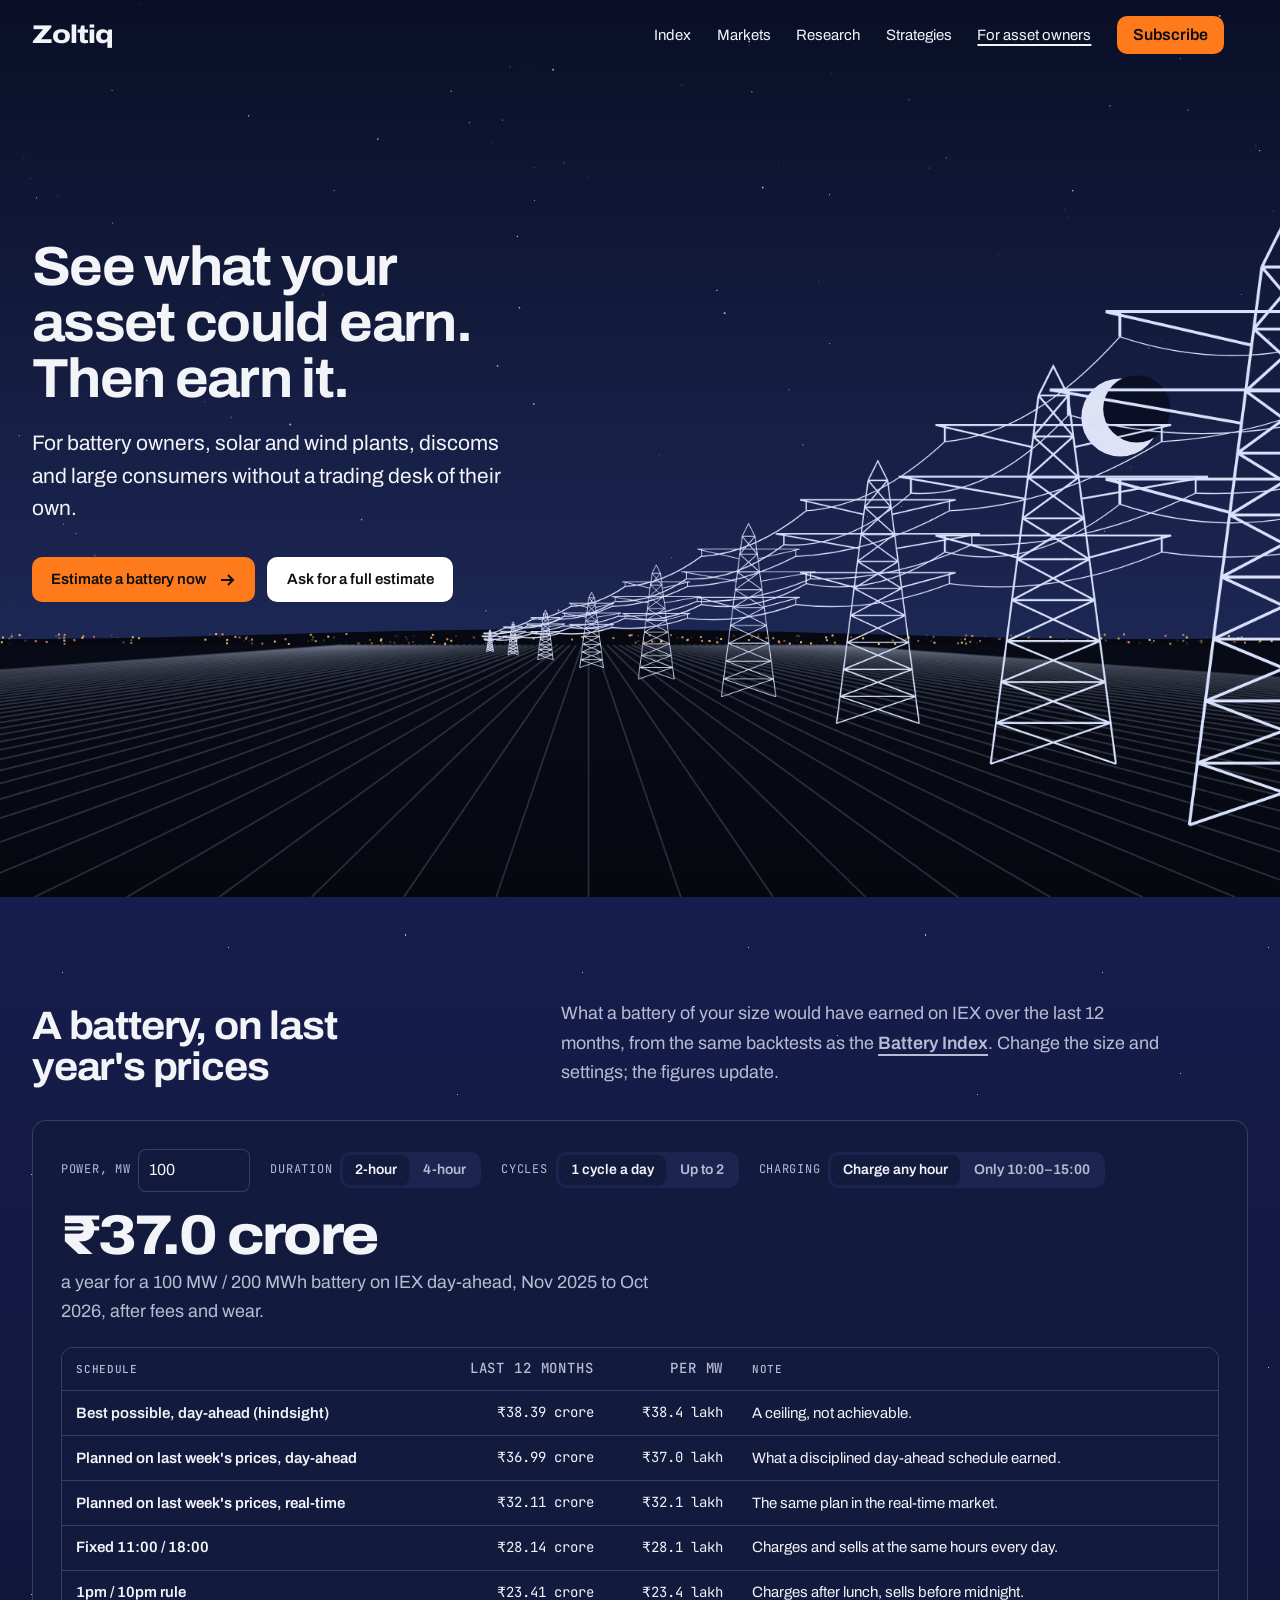
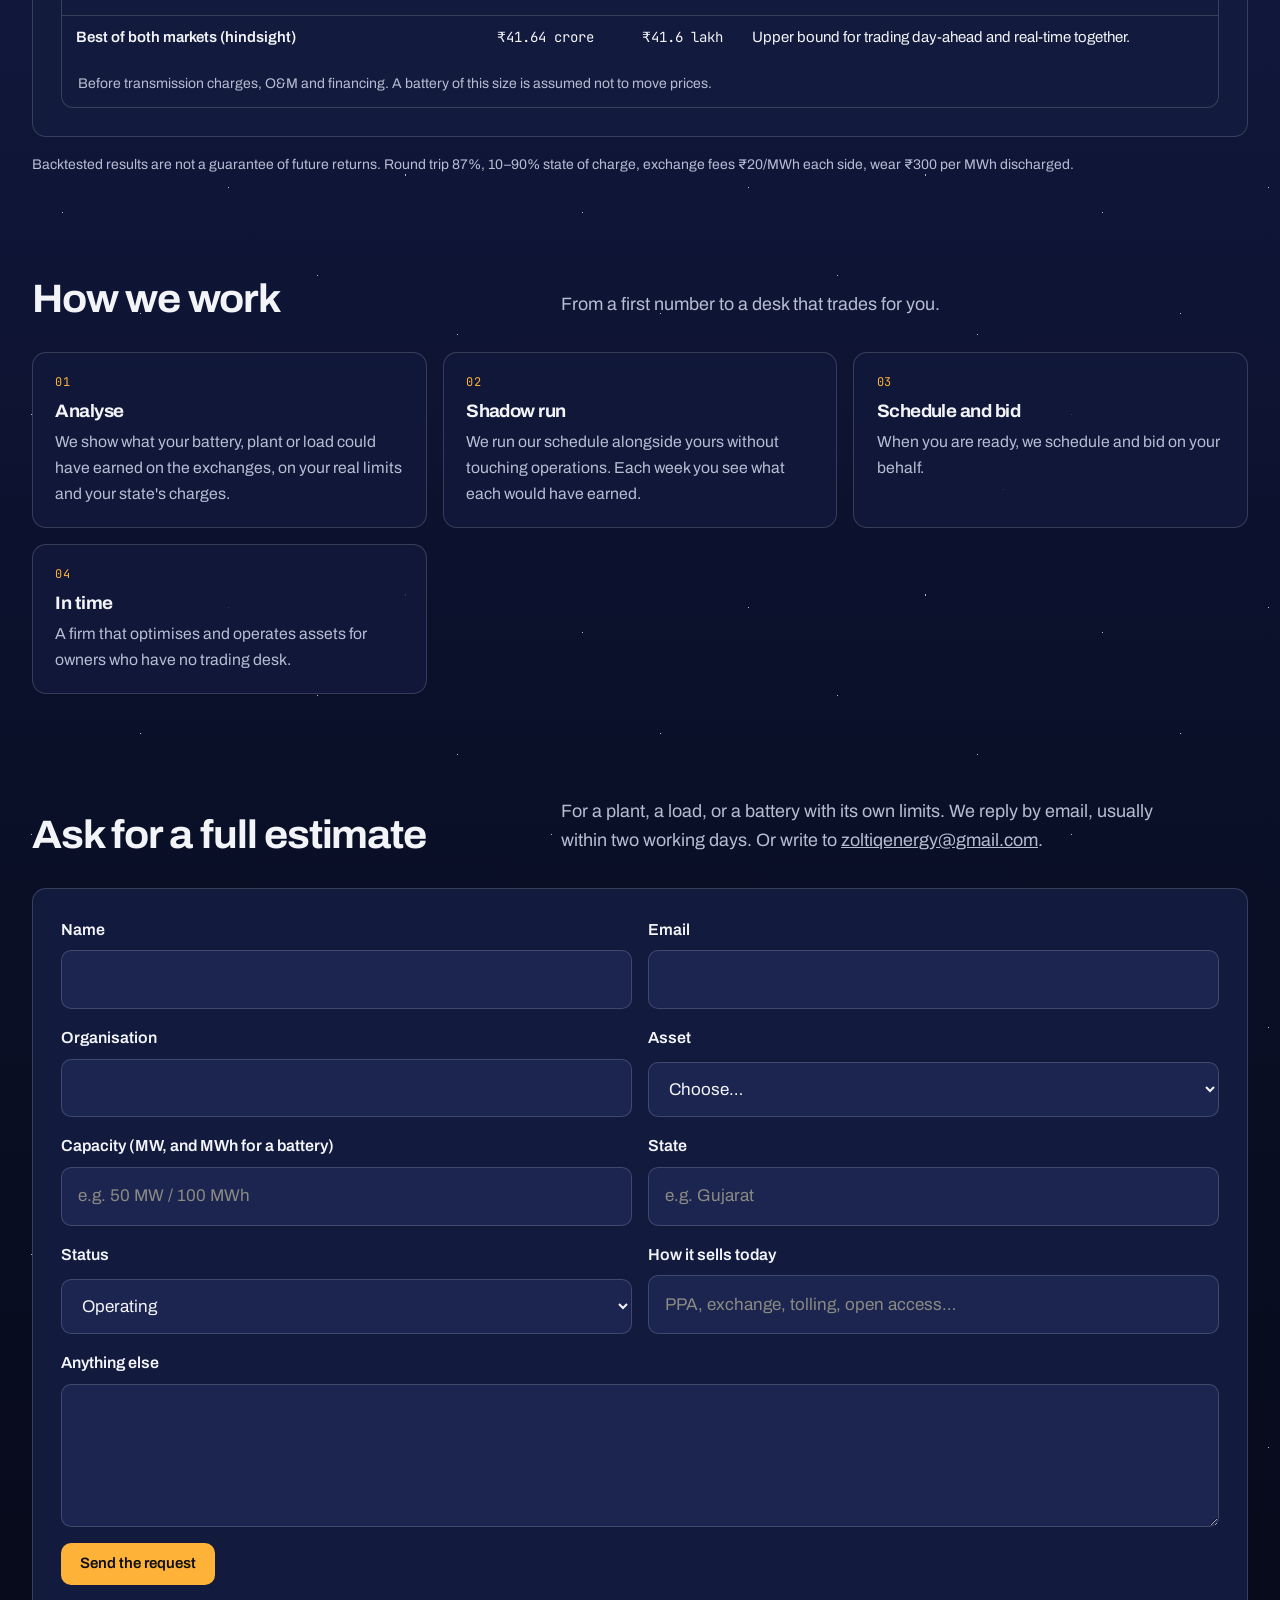
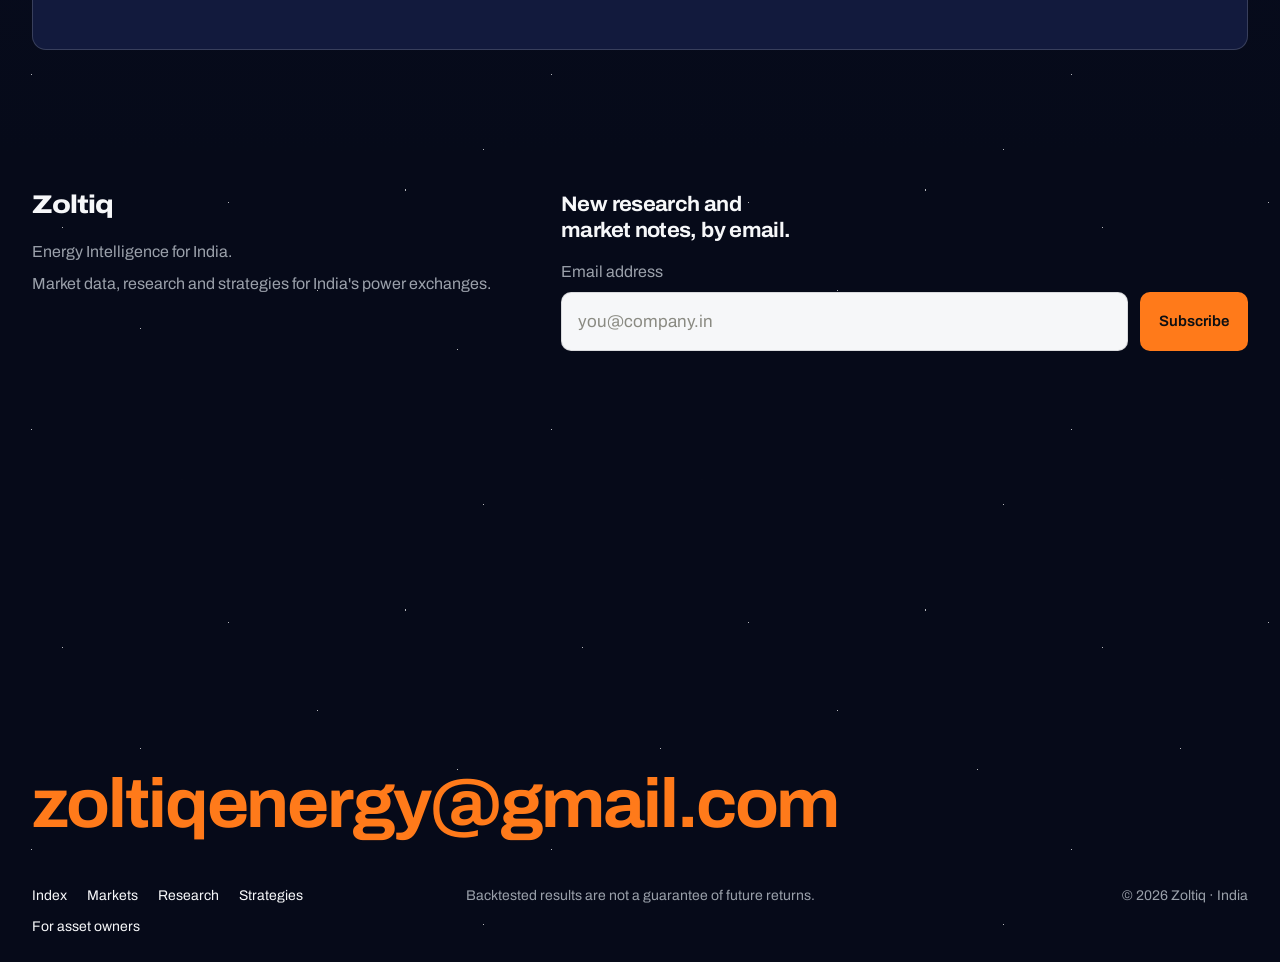
==== asset-owners/index.html @ 9ac329c9 "Fill every gap on the site with real IEX data and backtests - Home: the latest day's sheet, Index, e" ====
<!doctype html>
<html lang="en-IN">
<head>
<meta charset="utf-8">
<meta name="viewport" content="width=device-width, initial-scale=1, viewport-fit=cover">
<title>For asset owners | Zoltiq</title>
<meta name="description" content="Market data, research and strategies for India's power exchanges, and the tools to turn them into returns for your plant or battery.">
<meta name="theme-color" content="#f4f3ee">
<script>try{var t=localStorage.getItem("theme");if(t==="dark"||t==="light")document.documentElement.setAttribute("data-theme",t);}catch(e){}</script>
<link rel="icon" href="data:image/svg+xml,%3Csvg xmlns='http://www.w3.org/2000/svg' viewBox='0 0 32 32'%3E%3Crect width='32' height='32' fill='%23111'/%3E%3Ctext x='16' y='24' font-family='Georgia' font-size='22' text-anchor='middle' fill='%23ff7a1a'%3EZ%3C/text%3E%3C/svg%3E">
<link rel="preconnect" href="https://fonts.googleapis.com">
<link rel="preconnect" href="https://fonts.gstatic.com" crossorigin>
<link rel="stylesheet" href="https://fonts.googleapis.com/css2?family=Archivo:wdth,wght@100..125,400..800&family=JetBrains+Mono:wght@400;500&display=swap">
<link rel="stylesheet" href="../assets/css/site.css?v=9">
<style>
.page-hero { min-height: max(100svh, 600px); }
.page-hero .page-copy { flex: 1; display: flex; flex-direction: column; justify-content: center; padding-block: clamp(2rem, 8vh, 5rem) clamp(9rem, 22vh, 14rem); }
.page-hero h1 { font-size: clamp(2.25rem, 1.2rem + 2.8vw, 4.25rem); line-height: 1.02; max-width: 15ch; }
.page-hero .lede { margin-top: 1.25rem; max-width: 42ch; }
.page-hero .actions { display: flex; flex-wrap: wrap; gap: 0.75rem; margin-top: 2rem; }
</style>
</head>
<body class="sky-page">
<a class="skip" href="#main">Skip to content</a>

<header class="site-header">
  <div class="frame">
    <a class="brand" href="../">Zoltiq</a>
    <div class="header-tools">
      <button class="menu-btn" type="button" aria-expanded="false" aria-controls="site-nav">Menu</button>
    </div>
    <nav class="nav" id="site-nav" aria-label="Main">
      <a href="../battery-index/">Index</a>
      <a href="../markets/">Markets</a>
      <a href="../research/">Research</a>
      <a href="../strategies/">Strategies</a>
      <a href="../asset-owners/" aria-current="page">For asset owners</a>
      <a class="btn small" href="#subscribe">Subscribe</a>
    </nav>
  </div>
</header>

<main id="main">
  <section class="hero page-hero" data-hour="21.2" aria-labelledby="page-title">
    <canvas class="hero-sky" id="hero-sky" aria-hidden="true"></canvas>
    <img class="hero-slide hero-pylons day" src="../assets/img/pylons-dark.webp" width="2000" height="1170" alt="">
    <img class="hero-slide hero-pylons night" src="../assets/img/pylons-light.webp" width="2000" height="1170" alt="" style="opacity:0">
    <div class="frame page-copy">
      <h1 id="page-title">See what your asset could earn. Then earn it.</h1>
      <p class="lede">For battery owners, solar and wind plants, discoms and large consumers without a trading desk of their own.</p>
      <div class="actions">
        <a class="btn" href="#estimate">Estimate a battery now <svg viewBox="0 0 18 18" fill="none" stroke="currentColor" stroke-width="2" aria-hidden="true"><path d="M3 9h12M10 4l5 5-5 5"/></svg></a>
        <a class="btn paper" href="#request">Ask for a full estimate</a>
      </div>
    </div>
  </section>

  <div class="sky-night stars">
  <section class="page-section" id="estimate" aria-labelledby="est-title">
    <div class="frame">
      <div class="section-head">
        <h2 id="est-title">A battery, on last year's prices</h2>
        <p>What a battery of your size would have earned on IEX over the last 12 months, from the same backtests as the <a class="text-link" href="../battery-index/">Battery Index</a>. Change the size and settings; the figures update.</p>
      </div>
      <p class="panel" id="data-error" hidden>The estimate could not be loaded. Please try again later.</p>
      <div class="panel">
        <div class="controls">
          <span class="ctl"><label for="est-mw">Power, MW</label><input id="est-mw" type="number" min="1" max="5000" step="1" value="100" inputmode="numeric" class="num-input"></span>
          <span class="ctl"><span class="lbl">Duration</span><span id="est-duration"></span></span>
          <span class="ctl"><span class="lbl">Cycles</span><span id="est-cycles"></span></span>
          <span class="ctl"><span class="lbl">Charging</span><span id="est-charging"></span></span>
        </div>
        <div class="est-head"><span class="v" id="est-head">–</span><span class="n" id="est-head-note"></span></div>
        <div id="est-table"></div>
      </div>
      <p class="fine" style="margin-top:1rem">Backtested results are not a guarantee of future returns. Round trip 87%, 10–90% state of charge, exchange fees ₹20/MWh each side, wear ₹300 per MWh discharged.</p>
    </div>
  </section>

  <section class="page-section" aria-labelledby="how-title">
    <div class="frame">
      <div class="section-head">
        <h2 id="how-title">How we work</h2>
        <p>From a first number to a desk that trades for you.</p>
      </div>
      <ol class="findings">
        <li><h3>Analyse</h3><p>We show what your battery, plant or load could have earned on the exchanges, on your real limits and your state's charges.</p></li>
        <li><h3>Shadow run</h3><p>We run our schedule alongside yours without touching operations. Each week you see what each would have earned.</p></li>
        <li><h3>Schedule and bid</h3><p>When you are ready, we schedule and bid on your behalf.</p></li>
        <li><h3>In time</h3><p>A firm that optimises and operates assets for owners who have no trading desk.</p></li>
      </ol>
    </div>
  </section>

  <section class="page-section" id="request" aria-labelledby="req-title">
    <div class="frame">
      <div class="section-head">
        <h2 id="req-title">Ask for a full estimate</h2>
        <p>For a plant, a load, or a battery with its own limits. We reply by email, usually within two working days. Or write to <a data-contact-email href="mailto:zoltiqenergy@gmail.com">zoltiqenergy@gmail.com</a>.</p>
      </div>
      <form class="panel form-grid" data-form="Estimate request" data-success="Thank you. We'll reply by email, usually within two working days.">
        <div class="field-input"><label for="f-name">Name</label><input id="f-name" name="name" autocomplete="name" required></div>
        <div class="field-input"><label for="f-email">Email</label><input id="f-email" name="email" type="email" autocomplete="email" required></div>
        <div class="field-input"><label for="f-org">Organisation</label><input id="f-org" name="organisation" autocomplete="organization"></div>
        <div class="field-input"><label for="f-type">Asset</label>
          <select id="f-type" name="asset" required><option value="">Choose…</option><option>Battery storage</option><option>Solar</option><option>Wind</option><option>Hybrid or round-the-clock</option><option>Discom or large consumer</option><option>Other</option></select></div>
        <div class="field-input"><label for="f-cap">Capacity (MW, and MWh for a battery)</label><input id="f-cap" name="capacity" placeholder="e.g. 50 MW / 100 MWh"></div>
        <div class="field-input"><label for="f-state">State</label><input id="f-state" name="state" placeholder="e.g. Gujarat"></div>
        <div class="field-input"><label for="f-status">Status</label>
          <select id="f-status" name="status"><option>Operating</option><option>Under construction</option><option>Planned</option></select></div>
        <div class="field-input"><label for="f-contract">How it sells today</label><input id="f-contract" name="contract" placeholder="PPA, exchange, tolling, open access…"></div>
        <div class="field-input full"><label for="f-msg">Anything else</label><textarea id="f-msg" name="message" rows="4"></textarea></div>
        <input type="text" name="_honey" tabindex="-1" autocomplete="off" aria-hidden="true" style="position:absolute;left:-10000px">
        <div class="full"><button class="btn" type="submit">Send the request</button><p class="form-status" role="status" aria-live="polite"></p></div>
      </form>
    </div>
  </section>
  </div>
</main>

<footer class="site-footer stars" id="subscribe">
  <div class="frame">
    <div class="footer-top">
      <div>
        <a class="brand" href="../">Zoltiq</a>
        <div class="footer-notes">
          <p>Energy Intelligence for India.</p>
          <p>Market data, research and strategies for India's power exchanges.</p>
        </div>
      </div>
      <form class="subscribe" data-form="Newsletter signup" data-success="You're subscribed. Watch your inbox for the next note.">
        <h2>New research and market notes, by email.</h2>
        <div class="field-input">
          <label for="sub-email">Email address</label>
          <div class="subscribe-row">
            <input id="sub-email" name="email" type="email" autocomplete="email" required placeholder="you@company.in">
            <button class="btn" type="submit">Subscribe</button>
          </div>
        </div>
        <input type="text" name="_honey" tabindex="-1" autocomplete="off" aria-hidden="true" style="position:absolute;left:-10000px">
        <p class="form-status" role="status" aria-live="polite"></p>
      </form>
    </div>
    <a class="footer-mail" data-contact-email data-keep-text href="mailto:zoltiqenergy@gmail.com">zoltiqenergy<wbr>@gmail.com</a>
    <div class="footer-meta">
      <nav aria-label="Footer">
        <a href="../battery-index/">Index</a><a href="../markets/">Markets</a><a href="../research/">Research</a><a href="../strategies/">Strategies</a><a href="../asset-owners/">For asset owners</a>
      </nav>
      <p>Backtested results are not a guarantee of future returns.</p>
      <p>© 2026 Zoltiq · India</p>
    </div>
  </div>
</footer>

<script src="../assets/js/site.js?v=9"></script>
<script src="../assets/js/charts.js?v=9"></script>
<script src="../assets/js/hero.js?v=9"></script>
<script src="../assets/js/owners-page.js?v=9"></script>
</body>
</html>
---- assets/css/site.css ----
/* Zoltiq — shared design system: an energy control room.
   A strong, slightly wide grotesk (Archivo) for headings and text, monospace for data labels,
   crisp cool-white (light) or near-black (dark) grounds, rounded app-style panels, and halftone
   illustrations of India's grid. One accent: saffron in light mode, gold in dark mode. */

:root {
  /* Light: cool white and ink, one saffron. */
  --bg: #f6f7f9;
  --bg-2: #eceef2;
  --ink: #0d0f12;
  --ink-soft: #565d69;
  --line: rgba(13, 15, 18, 0.12);
  --band: #0d0f12;
  --band-ink: #f6f7f9;
  --band-soft: #a9afba;
  --band-line: rgba(255, 255, 255, 0.14);
  --accent: #ff7a1a;
  --accent-ink: #0d0f12;
  --accent-soft: #ffd8b8;
  --bar: #cfd3da;
  --card-1: #eceef2;
  --card-2: #e3e6eb;
  --card-3: #d9dde4;
  --card-ink: #0d0f12;
  --footer: #060a19;
  --footer-ink: #f6f7f9;
  --footer-soft: #9aa0aa;

  /* Older names, kept as aliases of the roles above. */
  --paper: var(--bg);
  --paper-2: var(--bg-2);
  --crimson: var(--accent);
  --night: var(--band);
  --night-2: var(--footer);
  --night-ink: var(--footer-ink);
  --night-ink-soft: var(--footer-soft);

  /* Type: Archivo (wide cut for headings), JetBrains Mono for data labels */
  --font-display: "Archivo", "Helvetica Neue", Arial, sans-serif;
  --font-text: "Archivo", "Helvetica Neue", Arial, sans-serif;
  --font-mono: "JetBrains Mono", ui-monospace, SFMono-Regular, Menlo, Consolas, monospace;
  --radius: 14px;

  --step-small: 0.875rem;
  --step-body: clamp(1rem, 0.96rem + 0.2vw, 1.125rem);
  --step-lead: clamp(1.125rem, 1.05rem + 0.35vw, 1.3125rem);
  --step-head: clamp(1.875rem, 1.25rem + 2vw, 3.25rem);
  --step-display: clamp(3rem, 1.6rem + 4.6vw, 6.5rem);

  --margin: clamp(1rem, 3vw, 2rem);
  --max: 1440px;
  --gap-section: clamp(6rem, 11vw, 10rem);

  color-scheme: light;
}

*, *::before, *::after { box-sizing: border-box; }
[hidden] { display: none !important; }
html { -webkit-text-size-adjust: 100%; scroll-behavior: smooth; }
body {
  margin: 0;
  background: var(--paper);
  color: var(--ink);
  font-family: var(--font-text);
  font-size: var(--step-body);
  line-height: 1.65;
  -webkit-font-smoothing: antialiased;
  text-rendering: optimizeLegibility;
}
img, svg, canvas, video { max-width: 100%; height: auto; display: block; }
a { color: inherit; }
:focus-visible { outline: 3px solid var(--accent); outline-offset: 3px; }
::selection { background: var(--ink); color: var(--paper); }

h1, h2, h3 {
  margin: 0;
  font-family: var(--font-display);
  font-weight: 700;
  font-stretch: 104%;
  letter-spacing: -0.03em;
  line-height: 1.05;
  text-wrap: balance;
}
h2 { font-size: var(--step-head); }
h3 { font-size: var(--step-lead); line-height: 1.12; }
p { margin: 0; }

.frame {
  width: 100%;
  max-width: calc(var(--max) + 2 * var(--margin));
  margin-inline: auto;
  padding-inline: var(--margin);
}
/* Most text sections hang from a column line at about 42% of the page. */
.axis {
  display: grid;
  grid-template-columns: minmax(0, 5fr) minmax(0, 7fr);
  column-gap: clamp(1.5rem, 3vw, 3rem);
}
.axis > .on-axis { grid-column: 2; }
@media (max-width: 860px) {
  .axis { grid-template-columns: minmax(0, 1fr); }
  .axis > .on-axis { grid-column: 1; }
}

.skip {
  position: absolute; left: var(--margin); top: -100px; z-index: 100;
  background: var(--ink); color: var(--paper); padding: 0.6rem 0.9rem; text-decoration: none;
}
.skip:focus { top: 0.75rem; }

/* ---------- Header ---------- */
.site-header {
  position: sticky;
  top: env(safe-area-inset-top, 0px);
  z-index: 40;
  color: var(--ink);
  transition: background-color 0.25s ease, color 0.25s ease;
}
.site-header.is-solid { background: rgba(246, 247, 249, 0.88); backdrop-filter: blur(12px); -webkit-backdrop-filter: blur(12px); color: #0d0f12; }
body.dark-hero .site-header:not(.is-solid) { color: #f2f4f8; }
.site-header .frame {
  display: flex;
  align-items: center;
  justify-content: space-between;
  gap: 1.5rem;
  padding-block: 1rem;
}
.brand {
  font-family: var(--font-display);
  font-weight: 800;
  font-stretch: 118%;
  font-size: 1.6rem;
  letter-spacing: -0.04em;
  text-decoration: none;
  line-height: 1;
}
.nav { display: flex; align-items: center; gap: clamp(1rem, 2vw, 2rem); }
.nav a:not(.btn) {
  font-size: 0.9375rem;
  text-decoration: underline;
  text-decoration-thickness: 2px;
  text-underline-offset: 6px;
  text-decoration-color: transparent;
  transition: text-decoration-color 0.2s ease, text-underline-offset 0.2s ease;
}
.nav a:not(.btn):hover, .nav a[aria-current="page"] { text-decoration-color: currentColor; text-underline-offset: 4px; }
.theme-toggle { display: none !important;

  display: inline-grid; place-items: center;
  width: 40px; height: 40px; padding: 0;
  background: transparent; color: inherit;
  border: 1.5px solid currentColor; border-radius: 10px; cursor: pointer;
}
.theme-toggle svg { width: 18px; height: 18px; }
.theme-toggle .sun, .theme-toggle[data-mode="dark"] .moon { display: none; }
.theme-toggle[data-mode="dark"] .sun { display: block; }
.header-tools { display: flex; align-items: center; gap: 0.75rem; order: 2; }
.nav { order: 1; }
.site-header .frame > .nav { margin-left: auto; }
.menu-btn {
  display: none;
  padding: 0.6rem 1rem;
  background: var(--ink);
  color: var(--paper);
  border: 0;
  border-radius: 10px;
  font: 600 1rem var(--font-text);
  cursor: pointer;
}
@media (max-width: 980px) {
  .menu-btn { display: inline-block; }
  .nav {
    position: absolute;
    top: 100%;
    left: 0;
    right: 0;
    flex-direction: column;
    align-items: stretch;
    gap: 0;
    padding: 0.5rem var(--margin) 1.5rem;
    background: var(--paper);
    color: var(--ink);
  }
  .nav:not(.is-open) { display: none; }
  .nav a:not(.btn) { padding: 0.9rem 0; font-family: var(--font-display); font-size: 1.75rem; }
  .nav .btn { margin-top: 1rem; justify-content: center; }
}

/* ---------- Buttons and links ---------- */
.btn {
  display: inline-flex;
  align-items: center;
  gap: 0.75rem;
  padding: 0.85rem 1.2rem;
  background: var(--accent);
  color: var(--accent-ink);
  border: 0;
  border-radius: 10px;
  font: 600 0.9375rem/1 var(--font-text);
  text-decoration: none;
  white-space: nowrap;
  cursor: pointer;
  transition: transform 0.18s ease, background-color 0.18s ease;
}
.btn:hover { filter: brightness(1.08); transform: translateY(-2px); }
.btn:active { transform: translateY(0); }
.btn:disabled { opacity: 0.6; cursor: progress; transform: none; }
.btn svg { width: 18px; height: 18px; transition: transform 0.18s ease; }
.btn:hover svg { transform: translateX(4px); }
.btn.paper { background: var(--paper); color: var(--ink); }
.btn.paper:hover { background: var(--bg-2); }
.btn.ink { background: var(--ink); color: var(--paper); }
.btn.ink:hover { filter: brightness(1.2); }
.btn.small { padding: 0.7rem 1rem; font-size: 1rem; }
.text-link {
  font-weight: 600;
  text-decoration: underline;
  text-decoration-thickness: 2px;
  text-underline-offset: 5px;
  transition: text-underline-offset 0.18s ease;
}
.text-link:hover { text-underline-offset: 8px; }

/* ---- Hero: a day on the grid. The sun (canvas) moves behind the pylon picture. ---- */
.hero {
  position: relative;
  min-height: max(100svh, 640px);
  margin-top: -4.6rem;
  padding-top: 4.6rem;
  display: flex;
  flex-direction: column;
  overflow: hidden;
  isolation: isolate;
  /* The sky behind the words changes with the hour, so the hero sets its own text colours. */
  background: #0b1230;
  color: #0d0f12;
  transition: color 0.6s ease;
}
.hero.is-night { color: #f2f4f8; }
.hero .btn.paper { background: #ffffff; color: #0d0f12; }
.sky-page .site-header:not(.is-solid) { color: #0d0f12; transition: color 0.6s ease; }
.sky-page .site-header.over-night:not(.is-solid) { color: #f2f4f8; }
.hero-sky { position: absolute; inset: 0; z-index: -3; width: 100%; height: 100%; }
.hero-slide {
  position: absolute; inset: 0; z-index: -2;
  width: 100%; height: 100%;
  object-fit: cover; object-position: 70% 50%;
}

/* ---------- Fields: whole sections in one flat colour ---------- */
/* ---------- The day, continued: sections take the sky colour of a later hour ----------
   Each class sets the section's colour tokens, so panels, bars and text inside follow it.
   Light skies use dark ink; dusk and night use light ink and a gold accent. */
.sky-morning, .sky-noon, .sky-golden, .sky-sunset { --ink: #0d0f12; --ink-soft: #3f4653; --line: rgba(13, 15, 18, 0.14);
  --bg: #ffffff; --bg-2: #eef3f9; --card-ink: #0d0f12; --band: #0b1230; --band-ink: #f2f4f8; --band-soft: #aab3c8; color: var(--ink); --soft: var(--ink-soft); }
.sky-dusk, .sky-night { --ink: #f2f4f8; --ink-soft: #b6bdd2; --line: rgba(255, 255, 255, 0.16);
  --bg: #121a3d; --bg-2: #1b2550; --card-ink: #f2f4f8; --band: #070b1a; --band-ink: #f2f4f8; --band-soft: #8f98b5;
  --accent: #ffb238; --accent-soft: #5a4320; color: var(--ink); --soft: var(--ink-soft); }
.sky-morning { background: linear-gradient(180deg, #cfe2fa 0%, #e6f1fd 100%); --card-1: #ffffffcc; --card-2: #ffffffb3; --card-3: #ffffff99; --bar: #9fb9db; }
.sky-noon    { background: linear-gradient(180deg, #e6f1fd 0%, #f4f9ff 100%); --bar: #a9c4e6; }
.sky-golden  { background: linear-gradient(180deg, #f4f9ff 0%, #ffe8c4 35%, #ffc98e 100%); --card-1: #fff8ee; --card-2: #fff1de; --card-3: #ffe9cc; --bar: #e8a96a; }
.sky-sunset  { background: linear-gradient(180deg, #ffc98e 0%, #ff9f6e 55%, #e8686a 100%); --bar: #b8505e; --accent: #0b1230; --accent-ink: #ffffff; }
.sky-dusk    { background: linear-gradient(180deg, #5a3a7e 0%, #2c2766 55%, #171d4c 100%); --bar: #3b4685; --card-1: #ffffff14; --card-2: #ffffff1f; --card-3: #ffffff29; }
.sky-night   { background: linear-gradient(180deg, #171d4c 0%, #0a1028 60%, #060a19 100%); --bar: #2b3566; }
/* Stars over the night sections */
.stars { position: relative; isolation: isolate; }
.stars::before {
  content: ""; position: absolute; inset: 0; z-index: -1; pointer-events: none; opacity: 0.7;
  background-image:
    radial-gradient(1.4px 1.4px at 12% 18%, #fff 50%, transparent 51%), radial-gradient(1px 1px at 27% 42%, #fff 50%, transparent 51%),
    radial-gradient(1.2px 1.2px at 44% 12%, #fff 50%, transparent 51%), radial-gradient(1px 1px at 61% 33%, #fff 50%, transparent 51%),
    radial-gradient(1.5px 1.5px at 78% 9%, #fff 50%, transparent 51%), radial-gradient(1px 1px at 88% 47%, #fff 50%, transparent 51%),
    radial-gradient(1.2px 1.2px at 6% 66%, #fff 50%, transparent 51%), radial-gradient(1px 1px at 35% 78%, #fff 50%, transparent 51%),
    radial-gradient(1.3px 1.3px at 70% 70%, #fff 50%, transparent 51%), radial-gradient(1px 1px at 93% 84%, #fff 50%, transparent 51%);
  background-size: 520px 420px;
}
/* The far ridge and pylon line, used to close a sky section like a horizon */
.horizon-line { height: clamp(90px, 12vw, 160px); background: url("../img/pylons-dark.webp") right bottom / cover no-repeat; margin-top: -1px; }
.sky-dusk .horizon-line, .sky-night .horizon-line { background-image: url("../img/pylons-light.webp"); opacity: 0.6; }

.field-plain { background: var(--bg); color: var(--ink); --soft: var(--ink-soft); }
.field-band { background: var(--band); color: var(--band-ink); --soft: var(--band-soft); }
.field-band .btn.ink { background: var(--band-ink); color: var(--band); }
.soft { color: var(--soft, var(--ink-soft)); }

.section { padding-block: var(--gap-section); }
.lede { font-size: var(--step-lead); line-height: 1.55; max-width: 42ch; }
.placeholder { opacity: 0.7; }

/* Sample label: a printer's proof stamp on anything drawn from sample data. */
/* Sample badge: marks anything drawn from sample data. */
.proof {
  display: inline-flex;
  align-items: center;
  gap: 0.45rem;
  padding: 0.3rem 0.7rem;
  border: 1px dashed currentColor;
  border-radius: 999px;
  font-family: var(--font-mono);
  font-size: 0.75rem;
  font-weight: 500;
  letter-spacing: 0.06em;
  text-transform: uppercase;
  line-height: 1.2;
  opacity: 0.85;
}
.proof::before { content: ""; width: 6px; height: 6px; border-radius: 50%; background: var(--accent); }
.mono { font-family: var(--font-mono); font-size: 0.8125rem; letter-spacing: 0.04em; text-transform: uppercase; }

/* ---------- Forms ---------- */
.field-input { display: grid; gap: 0.45rem; min-width: 0; }
.field-input label { font-size: 1rem; font-weight: 600; }
.field-input input, .field-input select, .field-input textarea {
  width: 100%;
  padding: 0.9rem 1rem;
  background: var(--paper);
  color: var(--ink);
  border: 1.5px solid var(--line);
  border-radius: 10px;
  font: inherit;
  font-size: 1.0625rem;
}
.field-input input::placeholder { color: #8a8a82; }
.field-input input:focus, .field-input select:focus, .field-input textarea:focus { outline: 3px solid var(--accent); outline-offset: 0; }
.form-status { margin: 0; min-height: 1.5em; font-size: 1rem; }

/* ---------- Footer: the address is the headline ---------- */
.site-footer {
  background: var(--night-2);
  color: var(--night-ink);
  min-height: 90svh;
  display: flex;
  flex-direction: column;
  padding-block: 2.5rem 1.5rem;
}
.site-footer .frame { flex: 1; display: flex; flex-direction: column; gap: 3rem; }
.footer-top {
  display: grid;
  grid-template-columns: minmax(0, 5fr) minmax(0, 7fr);
  gap: 2rem clamp(1.5rem, 3vw, 3rem);
  align-items: start;
}
.footer-top .brand { color: var(--night-ink); }
.footer-notes { display: grid; gap: 0.35rem; margin-top: 1rem; color: var(--night-ink-soft); font-size: 1rem; }
.subscribe h2 { font-size: var(--step-lead); line-height: 1.2; margin-bottom: 1rem; max-width: 26ch; }
.subscribe-row { display: flex; gap: 0.75rem; }
.subscribe-row input { flex: 1 1 auto; min-width: 0; }
.subscribe .field-input label { color: var(--night-ink-soft); font-weight: 400; }
.subscribe .form-status { color: var(--night-ink-soft); margin-top: 0.5rem; }
.footer-mail {
  margin-top: auto;
  font-family: var(--font-display);
  font-weight: 700;
  font-stretch: 104%;
  font-size: clamp(1.75rem, 5.4vw, 5.75rem);
  line-height: 0.92;
  letter-spacing: -0.03em;
  text-decoration: none;
  color: var(--accent);
  overflow-wrap: anywhere;
  transition: color 0.2s ease;
}
.footer-mail:hover { color: var(--footer-ink); }
.footer-meta {
  display: grid;
  grid-template-columns: repeat(3, minmax(0, 1fr));
  gap: 1rem 2rem;
  font-size: var(--step-small);
  color: var(--night-ink-soft);
}
.footer-meta nav { display: flex; flex-wrap: wrap; gap: 0.5rem 1.25rem; }
.footer-meta a { color: var(--night-ink); text-decoration: none; }
.footer-meta a:hover { text-decoration: underline; }
.footer-meta > :nth-child(2) { text-align: center; }
.footer-meta > :last-child { text-align: right; }
@media (max-width: 860px) {
  .footer-top { grid-template-columns: minmax(0, 1fr); }
  .footer-meta { grid-template-columns: minmax(0, 1fr); }
  .footer-meta > * { text-align: left !important; }
}
@media (max-width: 480px) { .subscribe-row { flex-direction: column; } }

/* ---------- Entrances: parts of each section rise in turn (only when script runs) ---------- */
.js .rise { opacity: 0; transform: translateY(26px); transition: opacity 0.7s ease, transform 0.7s cubic-bezier(.2,.7,.2,1); }
.js .rise.in { opacity: 1; transform: none; }
.js .rise.d1 { transition-delay: 0.08s; }
.js .rise.d2 { transition-delay: 0.16s; }
.js .rise.d3 { transition-delay: 0.24s; }

@media (prefers-reduced-motion: reduce) {
  html { scroll-behavior: auto; }
  *, *::before, *::after { transition: none !important; animation: none !important; }
  .js .rise { opacity: 1; transform: none; }
}

/* ---------- Data pages: panels, charts, tables, controls ---------- */
/* Series colours (validated for colour-blind separation on light and dark grounds).
   Text never takes a series colour; a swatch beside it carries identity. */
:root, .sky-morning, .sky-noon, .sky-golden, .sky-sunset, .panel { --c1: #2a78d6; --c2: #eb6834; --c3: #1baf7a; --c4: #6250d6; --c-ref: var(--ink-soft); }
.sky-dusk, .sky-night, .sky-dusk .panel, .sky-night .panel { --c1: #3987e5; --c2: #d95926; --c3: #199e70; --c4: #9085e9; }

.page-section { padding-block: clamp(4rem, 8vw, 7rem); }
.page-section + .page-section { padding-top: 0; }
.section-head { display: grid; grid-template-columns: minmax(0, 5fr) minmax(0, 7fr); gap: 1rem clamp(1.5rem, 3vw, 3rem); align-items: end; margin-bottom: 2rem; }
.section-head h2 { font-size: clamp(1.75rem, 1.2rem + 1.6vw, 2.75rem); }
.section-head p { color: var(--ink-soft); max-width: 60ch; }
@media (max-width: 860px) { .section-head { grid-template-columns: minmax(0, 1fr); } }

.panel { background: var(--bg); color: var(--ink); border: 1px solid var(--line); border-radius: var(--radius); padding: clamp(1rem, 2.5vw, 1.75rem); min-width: 0; }
.panel h3 { font-size: 1.125rem; margin-bottom: 0.35rem; }
.panel .sub { color: var(--ink-soft); font-size: 0.9375rem; margin-bottom: 1rem; }
.panel-grid { display: grid; gap: 16px; }
.panel-grid.two { grid-template-columns: repeat(2, minmax(0, 1fr)); }
@media (max-width: 860px) { .panel-grid.two { grid-template-columns: minmax(0, 1fr); } }

.stats { display: grid; grid-template-columns: repeat(auto-fit, minmax(210px, 1fr)); gap: 16px; }
.stat { background: var(--bg); color: var(--ink); border: 1px solid var(--line); border-radius: var(--radius); padding: 1.1rem 1.25rem; display: grid; gap: 0.3rem; align-content: start; }
.stat .k { font-family: var(--font-mono); font-size: 0.75rem; letter-spacing: 0.06em; text-transform: uppercase; color: var(--ink-soft); }
.stat .v { font-family: var(--font-display); font-weight: 800; font-stretch: 110%; font-size: clamp(1.625rem, 1.2rem + 0.9vw, 2.125rem); line-height: 1.05; letter-spacing: -0.03em; font-variant-numeric: tabular-nums; white-space: nowrap; }
.stat .n { color: var(--ink-soft); font-size: 0.9375rem; line-height: 1.45; }

.controls { display: flex; flex-wrap: wrap; gap: 0.75rem 1.25rem; align-items: center; margin-bottom: 1rem; }
.controls label, .controls .lbl { font-family: var(--font-mono); font-size: 0.75rem; letter-spacing: 0.06em; text-transform: uppercase; color: var(--ink-soft); }
.controls select { font: inherit; font-size: 0.9375rem; padding: 0.45rem 0.6rem; border-radius: 8px; border: 1.5px solid var(--line); background: var(--bg); color: var(--ink); }
.seg { display: inline-flex; flex-wrap: wrap; gap: 2px; padding: 3px; background: var(--bg-2); border-radius: 10px; }
.seg button { font: 600 0.875rem/1 var(--font-text); padding: 0.5rem 0.75rem; border: 0; border-radius: 8px; background: transparent; color: var(--ink-soft); cursor: pointer; }
.seg button[aria-pressed="true"] { background: var(--bg); color: var(--ink); box-shadow: 0 1px 2px rgba(0, 0, 0, 0.12); }
.ctl { display: inline-flex; align-items: center; gap: 0.5rem; flex-wrap: wrap; }

.viz { position: relative; display: grid; gap: 0.5rem; }
.viz-plot { position: relative; width: 100%; }
.viz svg { display: block; width: 100%; height: auto; overflow: visible; touch-action: pan-y; }
.viz-grid { stroke: var(--line); stroke-width: 1; }
.viz-zero { stroke: var(--ink-soft); stroke-width: 1; }
.viz-ref { stroke: var(--ink-soft); stroke-width: 1.5; stroke-dasharray: 4 4; }
.viz-tick { fill: var(--ink-soft); font: 500 11px var(--font-mono); }
.viz-end { fill: var(--ink); font: 600 12px var(--font-text); }
.viz-cross { stroke: var(--ink-soft); stroke-width: 1; }
.viz-dot { stroke: var(--bg); stroke-width: 2; }
.viz-bar { transition: opacity 0.12s ease; }
.viz-bar.is-hover { opacity: 0.7; }
.viz-legend { display: flex; flex-wrap: wrap; gap: 0.35rem 1.1rem; font-size: 0.875rem; color: var(--ink-soft); }
.viz-key { display: inline-flex; align-items: center; gap: 0.45rem; }
.sw { display: inline-block; width: 16px; height: 3px; border-radius: 2px; background: var(--sw); flex: none; }
.sw.dash { background: repeating-linear-gradient(90deg, var(--sw) 0 5px, transparent 5px 8px); }
.sw.box { width: 11px; height: 11px; border-radius: 3px; }
.viz-tip { position: absolute; top: 0; z-index: 5; display: grid; gap: 0.2rem; min-width: 150px; max-width: 280px; padding: 0.55rem 0.7rem; background: var(--ink); color: var(--bg); border-radius: 8px; font-size: 0.8125rem; line-height: 1.35; pointer-events: none; box-shadow: 0 8px 24px -10px rgba(0, 0, 0, 0.5); }
.viz-tip b { font-family: var(--font-mono); font-weight: 500; font-size: 0.75rem; letter-spacing: 0.04em; }
.viz-tip span { display: flex; align-items: center; gap: 0.4rem; }
.viz-tip em { font-style: normal; font-family: var(--font-mono); margin-left: auto; padding-left: 0.75rem; }

.table-wrap { overflow-x: auto; -webkit-overflow-scrolling: touch; border: 1px solid var(--line); border-radius: 12px; background: var(--bg); }
.data-table { width: 100%; border-collapse: collapse; font-size: 0.9375rem; color: var(--ink); }
.data-table caption { text-align: left; padding: 0.75rem 1rem; color: var(--ink-soft); font-size: 0.875rem; caption-side: bottom; }
.data-table th, .data-table td { padding: 0.6rem 0.9rem; text-align: left; border-bottom: 1px solid var(--line); white-space: nowrap; }
.data-table thead th { font-family: var(--font-mono); font-size: 0.6875rem; font-weight: 500; letter-spacing: 0.06em; text-transform: uppercase; color: var(--ink-soft); position: sticky; top: 0; background: var(--bg); }
.data-table tbody th { font-weight: 600; }
.data-table .num { text-align: right; font-family: var(--font-mono); font-size: 0.875rem; font-variant-numeric: tabular-nums; }
.data-table tbody tr:last-child > * { border-bottom: 0; }
.data-table tr.is-head > * { background: color-mix(in srgb, var(--accent) 12%, var(--bg)); }
.data-table tr.is-ref > * { color: var(--ink-soft); }
.table-scroll { max-height: 520px; overflow: auto; }

.note-list { list-style: none; margin: 0; padding: 0; display: grid; gap: 12px; }
.note-list li { display: grid; grid-template-columns: 9rem minmax(0, 1fr) auto; gap: 0.5rem 1.5rem; align-items: baseline; padding: 1.1rem 1.25rem; background: color-mix(in srgb, var(--bg) 75%, transparent); border: 1px solid var(--line); border-radius: var(--radius); }
.note-list .k { font-family: var(--font-mono); font-size: 0.75rem; letter-spacing: 0.06em; text-transform: uppercase; color: var(--ink-soft); }
.note-list a { font-weight: 600; }
.note-list .when { color: var(--ink-soft); font-size: 0.9375rem; white-space: nowrap; }
@media (max-width: 760px) { .note-list li { grid-template-columns: minmax(0, 1fr); } }

.prose { max-width: 68ch; font-size: clamp(1.0625rem, 1rem + 0.3vw, 1.1875rem); line-height: 1.7; }
.prose > * + * { margin-top: 1.1em; }
.prose h2 { font-size: clamp(1.5rem, 1.2rem + 1vw, 2.125rem); margin-top: 2.2em; }
.prose h3 { margin-top: 1.8em; }
.prose ul, .prose ol { padding-left: 1.25rem; }
.prose li + li { margin-top: 0.4em; }
.prose figure { margin: 2em 0; max-width: none; }
.prose figcaption { color: var(--ink-soft); font-size: 0.9375rem; margin-top: 0.6rem; }
.prose .callout { padding: 1rem 1.25rem; border-left: 4px solid var(--accent); background: color-mix(in srgb, var(--bg) 80%, transparent); border-radius: 0 10px 10px 0; }
.wide { max-width: none; }
.fine { color: var(--ink-soft); font-size: 0.875rem; }
.form-grid { display: grid; grid-template-columns: repeat(2, minmax(0, 1fr)); gap: 1rem; }
.form-grid .full { grid-column: 1 / -1; }
@media (max-width: 640px) { .form-grid { grid-template-columns: minmax(0, 1fr); } }
.defs { display: grid; grid-template-columns: minmax(8rem, 11rem) minmax(0, 1fr); gap: 0.6rem 1.25rem; margin: 0.75rem 0 0; font-size: 0.9375rem; }
.defs dt { font-weight: 600; }
.defs dd { margin: 0; color: var(--ink-soft); }
@media (max-width: 560px) { .defs { grid-template-columns: minmax(0, 1fr); } .defs dd { margin-bottom: 0.5rem; } }
.steps { margin: 0.75rem 0 0; padding-left: 1.25rem; display: grid; gap: 0.9rem; }
.steps b { font-weight: 700; }
.data-table.plain th, .data-table.plain td { white-space: normal; vertical-align: top; }
.data-table.plain td { color: var(--ink-soft); }
.findings { list-style: none; margin: 0; padding: 0; display: grid; grid-template-columns: repeat(auto-fit, minmax(300px, 1fr)); gap: 16px; counter-reset: f; }
.findings li { counter-increment: f; padding: 1.25rem 1.4rem; background: color-mix(in srgb, var(--bg) 80%, transparent); border: 1px solid var(--line); border-radius: var(--radius); display: grid; gap: 0.5rem; align-content: start; }
.findings li::before { content: counter(f, decimal-leading-zero); font-family: var(--font-mono); font-size: 0.75rem; color: var(--accent); letter-spacing: 0.06em; }
.findings h3 { font-size: 1.125rem; }
.findings p { color: var(--ink-soft); font-size: 0.9875rem; }
.cards { display: grid; grid-template-columns: repeat(auto-fit, minmax(300px, 1fr)); gap: 16px; }
.strat-card { display: grid; gap: 0.75rem; align-content: start; }
.strat-card .big-num { font-family: var(--font-display); font-weight: 800; font-stretch: 110%; font-size: 1.75rem; letter-spacing: -0.03em; line-height: 1.1; }
.strat-card ul { list-style: none; margin: 0; padding: 0; display: grid; gap: 0.35rem; font-size: 0.9375rem; }
.strat-card li { display: flex; justify-content: space-between; gap: 1rem; border-top: 1px solid var(--line); padding-top: 0.35rem; }
.strat-card li span { color: var(--ink-soft); }
.strat-card li b { font-family: var(--font-mono); font-weight: 500; font-size: 0.8125rem; text-align: right; }
.strat-card p { font-size: 0.9375rem; color: var(--ink-soft); }
.strat-card p b { color: var(--ink); }
.check { display: inline-flex; align-items: center; gap: 0.35rem; font: 600 0.875rem var(--font-text) !important; letter-spacing: 0 !important; text-transform: none !important; color: var(--ink) !important; }
.check input { accent-color: var(--accent); width: 16px; height: 16px; }
details.panel summary { cursor: pointer; font-weight: 600; }
.num-input { width: 7rem; font: inherit; font-size: 1rem; padding: 0.45rem 0.6rem; border-radius: 8px; border: 1.5px solid var(--line); background: var(--bg); color: var(--ink); }
.est-head { display: grid; gap: 0.25rem; margin: 0.5rem 0 1.25rem; }
.est-head .v { font-family: var(--font-display); font-weight: 800; font-stretch: 110%; font-size: clamp(2.25rem, 1.5rem + 2.5vw, 3.75rem); line-height: 1; letter-spacing: -0.04em; }
.est-head .n { color: var(--ink-soft); max-width: 60ch; }
.form-grid .form-status { margin-top: 0.75rem; }
.panel .field-input input, .panel .field-input select, .panel .field-input textarea { background: var(--bg-2); }
.note-side { display: grid; gap: 12px; align-content: start; position: sticky; top: 6rem; align-self: start; }
@media (max-width: 860px) { .note-side { position: static; grid-template-columns: repeat(auto-fit, minmax(180px, 1fr)); margin-bottom: 2rem; } }
.prose .viz, .prose .table-wrap { font-size: 1rem; line-height: 1.5; }
.prose figure .controls { margin-bottom: 0.5rem; }
.panel .btn.paper { background: var(--bg-2); color: var(--ink); }
.panel .btn.ink { background: var(--ink); color: var(--bg); }
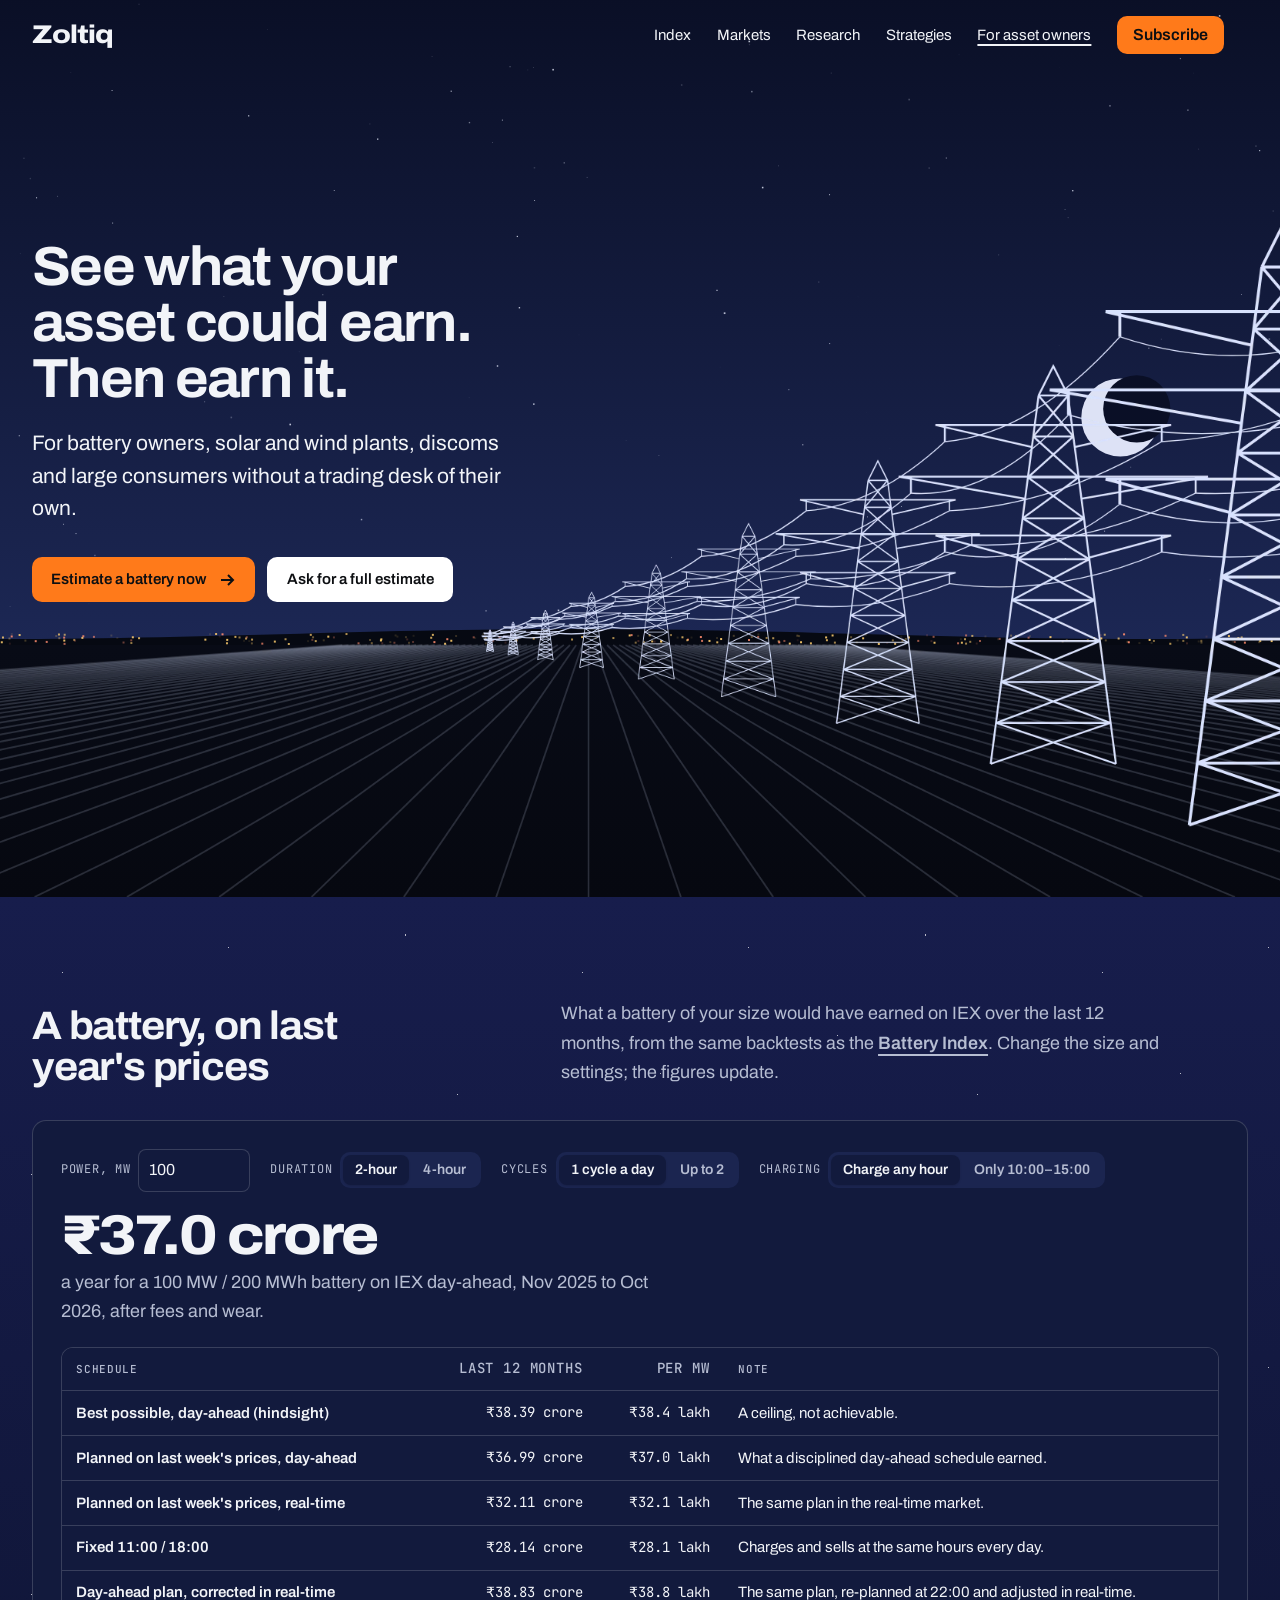
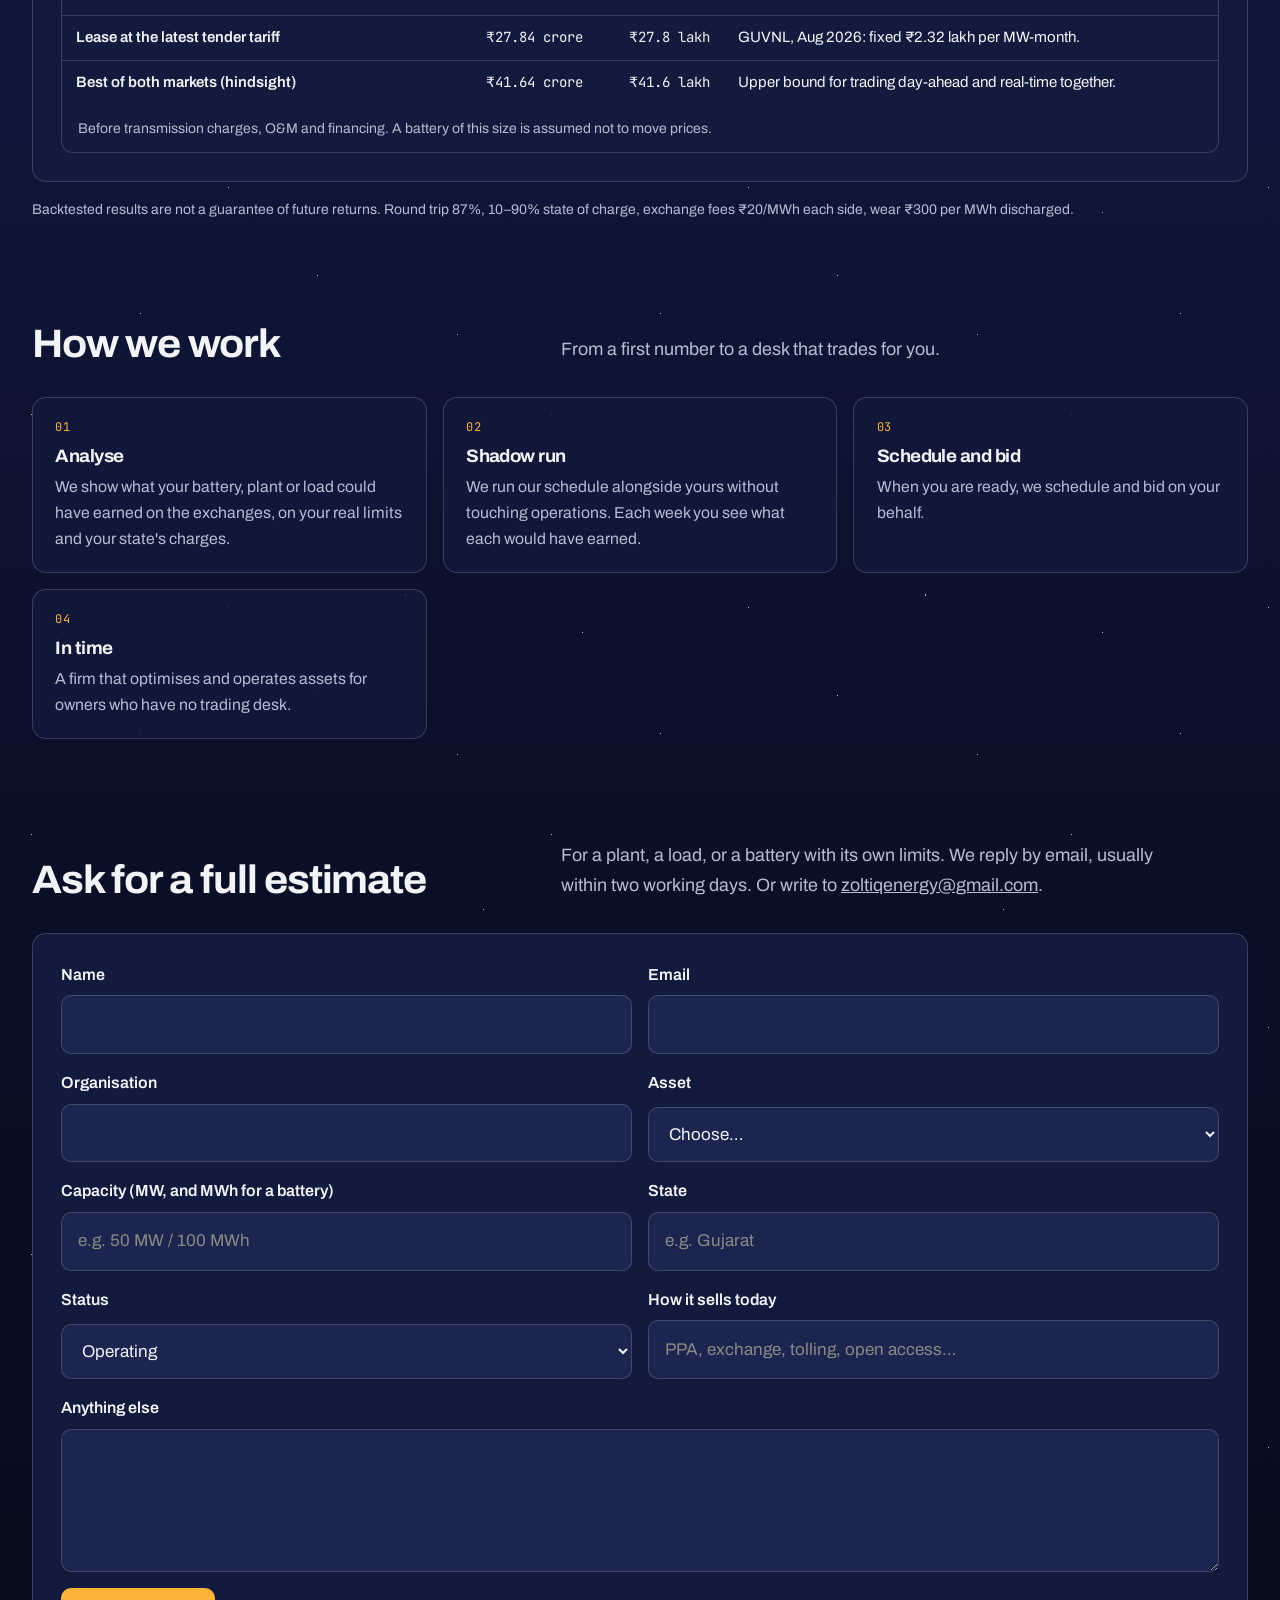
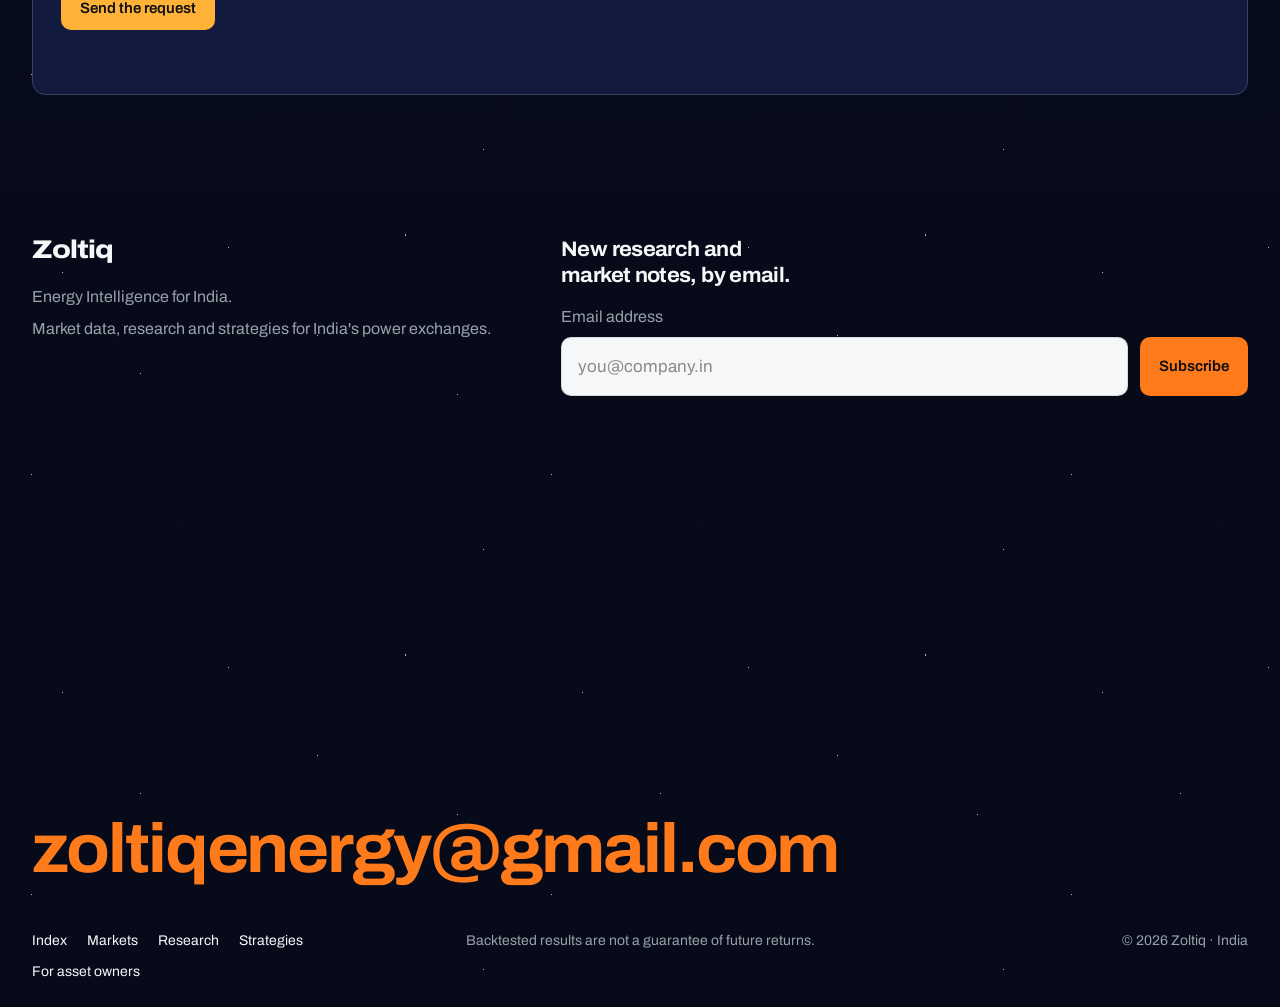
==== commit 76331c0d: "Replace the 1pm / 10pm rule with strategies that use both markets - Strategies, Index and estimate n" ====
--- a/asset-owners/index.html
+++ b/asset-owners/index.html
@@ -11,7 +11,7 @@
 <link rel="preconnect" href="https://fonts.googleapis.com">
 <link rel="preconnect" href="https://fonts.gstatic.com" crossorigin>
 <link rel="stylesheet" href="https://fonts.googleapis.com/css2?family=Archivo:wdth,wght@100..125,400..800&family=JetBrains+Mono:wght@400;500&display=swap">
-<link rel="stylesheet" href="../assets/css/site.css?v=9">
+<link rel="stylesheet" href="../assets/css/site.css?v=10">
 <style>
 .page-hero { min-height: max(100svh, 600px); }
 .page-hero .page-copy { flex: 1; display: flex; flex-direction: column; justify-content: center; padding-block: clamp(2rem, 8vh, 5rem) clamp(9rem, 22vh, 14rem); }
@@ -152,9 +152,9 @@
   </div>
 </footer>
 
-<script src="../assets/js/site.js?v=9"></script>
-<script src="../assets/js/charts.js?v=9"></script>
-<script src="../assets/js/hero.js?v=9"></script>
-<script src="../assets/js/owners-page.js?v=9"></script>
+<script src="../assets/js/site.js?v=10"></script>
+<script src="../assets/js/charts.js?v=10"></script>
+<script src="../assets/js/hero.js?v=10"></script>
+<script src="../assets/js/owners-page.js?v=10"></script>
 </body>
 </html>
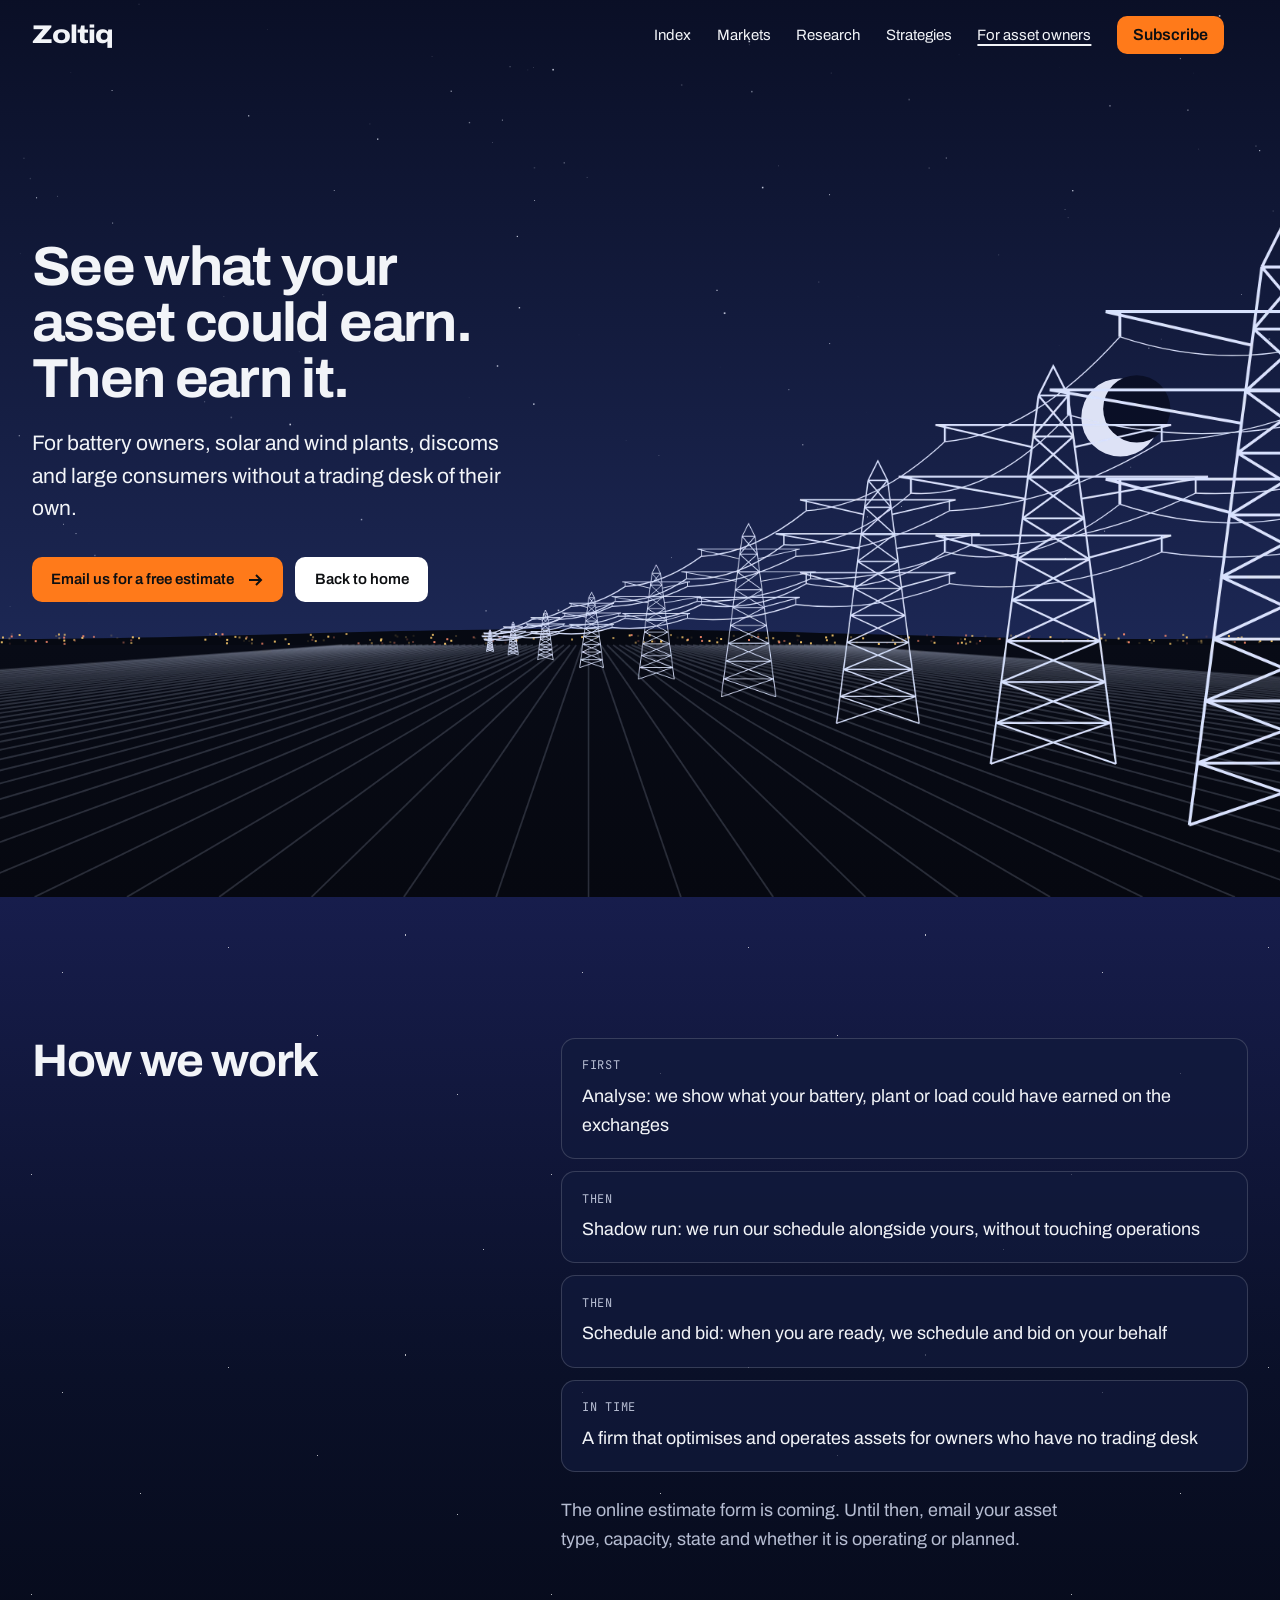
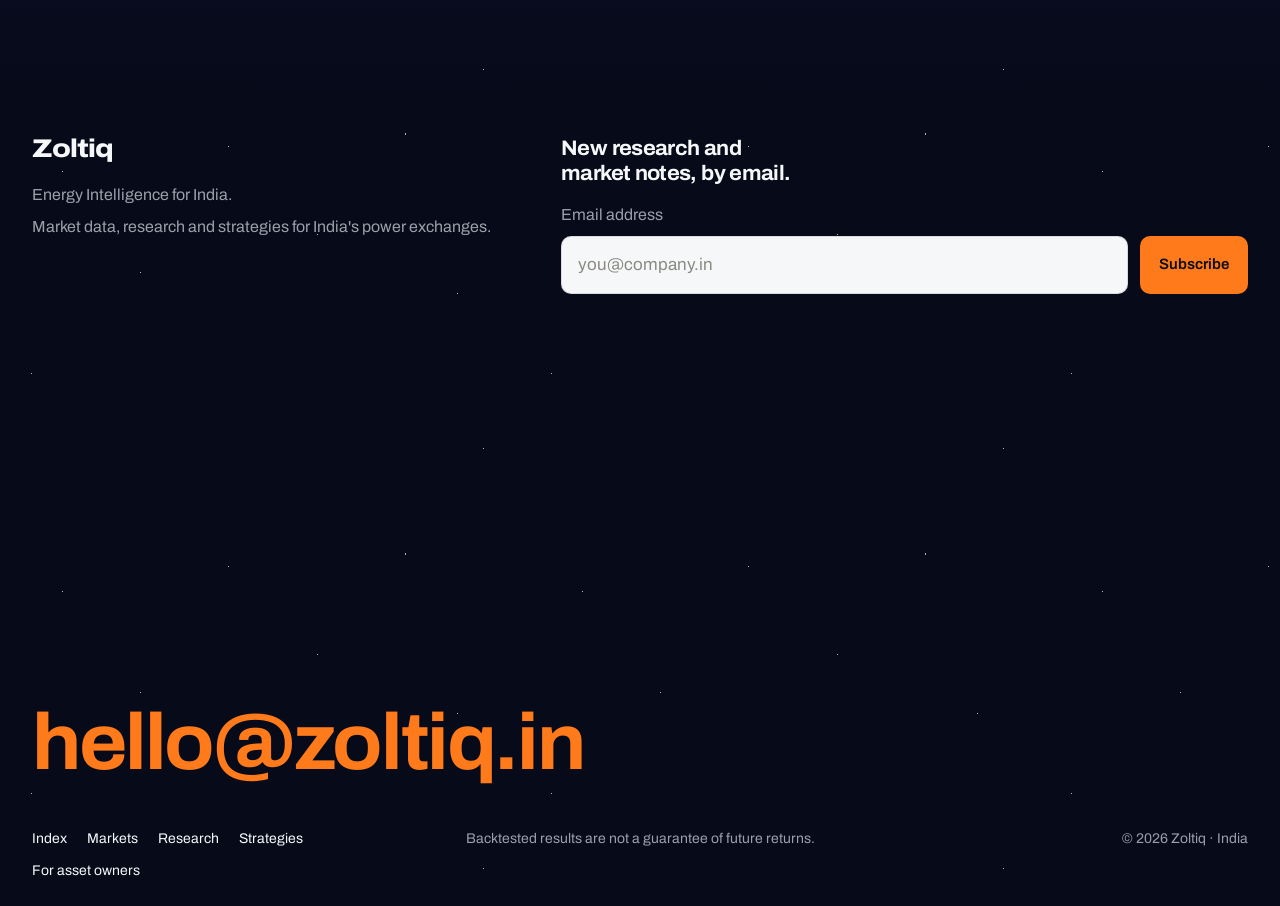
==== commit 3fa58ef8: "Publish research article: batteries from leased asset to market player A sourced article on how Indi" ====
--- a/asset-owners/index.html
+++ b/asset-owners/index.html
@@ -11,13 +11,20 @@
 <link rel="preconnect" href="https://fonts.googleapis.com">
 <link rel="preconnect" href="https://fonts.gstatic.com" crossorigin>
 <link rel="stylesheet" href="https://fonts.googleapis.com/css2?family=Archivo:wdth,wght@100..125,400..800&family=JetBrains+Mono:wght@400;500&display=swap">
-<link rel="stylesheet" href="../assets/css/site.css?v=10">
+<link rel="stylesheet" href="../assets/css/site.css?v=9">
 <style>
 .page-hero { min-height: max(100svh, 600px); }
 .page-hero .page-copy { flex: 1; display: flex; flex-direction: column; justify-content: center; padding-block: clamp(2rem, 8vh, 5rem) clamp(9rem, 22vh, 14rem); }
 .page-hero h1 { font-size: clamp(2.25rem, 1.2rem + 2.8vw, 4.25rem); line-height: 1.02; max-width: 15ch; }
 .page-hero .lede { margin-top: 1.25rem; max-width: 42ch; }
 .page-hero .actions { display: flex; flex-wrap: wrap; gap: 0.75rem; margin-top: 2rem; }
+.coming { padding-block: var(--gap-section); }
+.coming-grid { display: grid; grid-template-columns: minmax(0, 5fr) minmax(0, 7fr); gap: 2rem clamp(1.5rem, 3vw, 3rem); }
+.coming-list { list-style: none; margin: 0; padding: 0; display: grid; gap: 12px; }
+.coming-list li { display: grid; gap: 0.35rem; padding: 1.1rem 1.25rem; background: color-mix(in srgb, var(--bg) 70%, transparent); border: 1px solid var(--line); border-radius: var(--radius); }
+.coming-list .k { font-family: var(--font-mono); font-size: 0.75rem; letter-spacing: 0.06em; text-transform: uppercase; color: var(--ink-soft); }
+.coming-foot { margin-top: 1.5rem; color: var(--ink-soft); max-width: 52ch; }
+@media (max-width: 860px) { .coming-grid { grid-template-columns: minmax(0, 1fr); } }
 </style>
 </head>
 <body class="sky-page">
@@ -49,73 +56,26 @@
       <h1 id="page-title">See what your asset could earn. Then earn it.</h1>
       <p class="lede">For battery owners, solar and wind plants, discoms and large consumers without a trading desk of their own.</p>
       <div class="actions">
-        <a class="btn" href="#estimate">Estimate a battery now <svg viewBox="0 0 18 18" fill="none" stroke="currentColor" stroke-width="2" aria-hidden="true"><path d="M3 9h12M10 4l5 5-5 5"/></svg></a>
-        <a class="btn paper" href="#request">Ask for a full estimate</a>
+        <a class="btn" href="mailto:hello@zoltiq.in">Email us for a free estimate <svg viewBox="0 0 18 18" fill="none" stroke="currentColor" stroke-width="2" aria-hidden="true"><path d="M3 9h12M10 4l5 5-5 5"/></svg></a>
+        <a class="btn paper" href="../">Back to home</a>
       </div>
     </div>
   </section>
 
-  <div class="sky-night stars">
-  <section class="page-section" id="estimate" aria-labelledby="est-title">
-    <div class="frame">
-      <div class="section-head">
-        <h2 id="est-title">A battery, on last year's prices</h2>
-        <p>What a battery of your size would have earned on IEX over the last 12 months, from the same backtests as the <a class="text-link" href="../battery-index/">Battery Index</a>. Change the size and settings; the figures update.</p>
+  <section class="coming sky-night stars" id="estimate" aria-labelledby="coming-title">
+    <div class="frame coming-grid">
+      <h2 id="coming-title">How we work</h2>
+      <div>
+        <ul class="coming-list">
+          <li><span class="k">First</span><span>Analyse: we show what your battery, plant or load could have earned on the exchanges</span></li>
+          <li><span class="k">Then</span><span>Shadow run: we run our schedule alongside yours, without touching operations</span></li>
+          <li><span class="k">Then</span><span>Schedule and bid: when you are ready, we schedule and bid on your behalf</span></li>
+          <li><span class="k">In time</span><span>A firm that optimises and operates assets for owners who have no trading desk</span></li>
+        </ul>
+        <p class="coming-foot">The online estimate form is coming. Until then, email your asset type, capacity, state and whether it is operating or planned.</p>
       </div>
-      <p class="panel" id="data-error" hidden>The estimate could not be loaded. Please try again later.</p>
-      <div class="panel">
-        <div class="controls">
-          <span class="ctl"><label for="est-mw">Power, MW</label><input id="est-mw" type="number" min="1" max="5000" step="1" value="100" inputmode="numeric" class="num-input"></span>
-          <span class="ctl"><span class="lbl">Duration</span><span id="est-duration"></span></span>
-          <span class="ctl"><span class="lbl">Cycles</span><span id="est-cycles"></span></span>
-          <span class="ctl"><span class="lbl">Charging</span><span id="est-charging"></span></span>
-        </div>
-        <div class="est-head"><span class="v" id="est-head">–</span><span class="n" id="est-head-note"></span></div>
-        <div id="est-table"></div>
-      </div>
-      <p class="fine" style="margin-top:1rem">Backtested results are not a guarantee of future returns. Round trip 87%, 10–90% state of charge, exchange fees ₹20/MWh each side, wear ₹300 per MWh discharged.</p>
     </div>
   </section>
-
-  <section class="page-section" aria-labelledby="how-title">
-    <div class="frame">
-      <div class="section-head">
-        <h2 id="how-title">How we work</h2>
-        <p>From a first number to a desk that trades for you.</p>
-      </div>
-      <ol class="findings">
-        <li><h3>Analyse</h3><p>We show what your battery, plant or load could have earned on the exchanges, on your real limits and your state's charges.</p></li>
-        <li><h3>Shadow run</h3><p>We run our schedule alongside yours without touching operations. Each week you see what each would have earned.</p></li>
-        <li><h3>Schedule and bid</h3><p>When you are ready, we schedule and bid on your behalf.</p></li>
-        <li><h3>In time</h3><p>A firm that optimises and operates assets for owners who have no trading desk.</p></li>
-      </ol>
-    </div>
-  </section>
-
-  <section class="page-section" id="request" aria-labelledby="req-title">
-    <div class="frame">
-      <div class="section-head">
-        <h2 id="req-title">Ask for a full estimate</h2>
-        <p>For a plant, a load, or a battery with its own limits. We reply by email, usually within two working days. Or write to <a data-contact-email href="mailto:zoltiqenergy@gmail.com">zoltiqenergy@gmail.com</a>.</p>
-      </div>
-      <form class="panel form-grid" data-form="Estimate request" data-success="Thank you. We'll reply by email, usually within two working days.">
-        <div class="field-input"><label for="f-name">Name</label><input id="f-name" name="name" autocomplete="name" required></div>
-        <div class="field-input"><label for="f-email">Email</label><input id="f-email" name="email" type="email" autocomplete="email" required></div>
-        <div class="field-input"><label for="f-org">Organisation</label><input id="f-org" name="organisation" autocomplete="organization"></div>
-        <div class="field-input"><label for="f-type">Asset</label>
-          <select id="f-type" name="asset" required><option value="">Choose…</option><option>Battery storage</option><option>Solar</option><option>Wind</option><option>Hybrid or round-the-clock</option><option>Discom or large consumer</option><option>Other</option></select></div>
-        <div class="field-input"><label for="f-cap">Capacity (MW, and MWh for a battery)</label><input id="f-cap" name="capacity" placeholder="e.g. 50 MW / 100 MWh"></div>
-        <div class="field-input"><label for="f-state">State</label><input id="f-state" name="state" placeholder="e.g. Gujarat"></div>
-        <div class="field-input"><label for="f-status">Status</label>
-          <select id="f-status" name="status"><option>Operating</option><option>Under construction</option><option>Planned</option></select></div>
-        <div class="field-input"><label for="f-contract">How it sells today</label><input id="f-contract" name="contract" placeholder="PPA, exchange, tolling, open access…"></div>
-        <div class="field-input full"><label for="f-msg">Anything else</label><textarea id="f-msg" name="message" rows="4"></textarea></div>
-        <input type="text" name="_honey" tabindex="-1" autocomplete="off" aria-hidden="true" style="position:absolute;left:-10000px">
-        <div class="full"><button class="btn" type="submit">Send the request</button><p class="form-status" role="status" aria-live="polite"></p></div>
-      </form>
-    </div>
-  </section>
-  </div>
 </main>
 
 <footer class="site-footer stars" id="subscribe">
@@ -141,7 +101,7 @@
         <p class="form-status" role="status" aria-live="polite"></p>
       </form>
     </div>
-    <a class="footer-mail" data-contact-email data-keep-text href="mailto:zoltiqenergy@gmail.com">zoltiqenergy<wbr>@gmail.com</a>
+    <a class="footer-mail" data-contact-email data-keep-text href="mailto:hello@zoltiq.in">hello@<wbr>zoltiq.in</a>
     <div class="footer-meta">
       <nav aria-label="Footer">
         <a href="../battery-index/">Index</a><a href="../markets/">Markets</a><a href="../research/">Research</a><a href="../strategies/">Strategies</a><a href="../asset-owners/">For asset owners</a>
@@ -152,9 +112,7 @@
   </div>
 </footer>
 
-<script src="../assets/js/site.js?v=10"></script>
-<script src="../assets/js/charts.js?v=10"></script>
-<script src="../assets/js/hero.js?v=10"></script>
-<script src="../assets/js/owners-page.js?v=10"></script>
+<script src="../assets/js/site.js?v=9"></script>
+<script src="../assets/js/hero.js?v=9"></script>
 </body>
 </html>
--- a/assets/css/site.css
+++ b/assets/css/site.css
@@ -353,7 +353,7 @@
   font-family: var(--font-display);
   font-weight: 700;
   font-stretch: 104%;
-  font-size: clamp(1.75rem, 5.4vw, 5.75rem);
+  font-size: clamp(2rem, 6.2vw, 6.5rem);
   line-height: 0.92;
   letter-spacing: -0.03em;
   text-decoration: none;
@@ -394,129 +394,7 @@
   .js .rise { opacity: 1; transform: none; }
 }
 
-/* ---------- Data pages: panels, charts, tables, controls ---------- */
-/* Series colours (validated for colour-blind separation on light and dark grounds).
-   Text never takes a series colour; a swatch beside it carries identity. */
-:root, .sky-morning, .sky-noon, .sky-golden, .sky-sunset, .panel { --c1: #2a78d6; --c2: #eb6834; --c3: #1baf7a; --c4: #6250d6; --c-ref: var(--ink-soft); }
-.sky-dusk, .sky-night, .sky-dusk .panel, .sky-night .panel { --c1: #3987e5; --c2: #d95926; --c3: #199e70; --c4: #9085e9; }
-
-.page-section { padding-block: clamp(4rem, 8vw, 7rem); }
-.page-section + .page-section { padding-top: 0; }
-.section-head { display: grid; grid-template-columns: minmax(0, 5fr) minmax(0, 7fr); gap: 1rem clamp(1.5rem, 3vw, 3rem); align-items: end; margin-bottom: 2rem; }
-.section-head h2 { font-size: clamp(1.75rem, 1.2rem + 1.6vw, 2.75rem); }
-.section-head p { color: var(--ink-soft); max-width: 60ch; }
-@media (max-width: 860px) { .section-head { grid-template-columns: minmax(0, 1fr); } }
-
-.panel { background: var(--bg); color: var(--ink); border: 1px solid var(--line); border-radius: var(--radius); padding: clamp(1rem, 2.5vw, 1.75rem); min-width: 0; }
-.panel h3 { font-size: 1.125rem; margin-bottom: 0.35rem; }
-.panel .sub { color: var(--ink-soft); font-size: 0.9375rem; margin-bottom: 1rem; }
-.panel-grid { display: grid; gap: 16px; }
-.panel-grid.two { grid-template-columns: repeat(2, minmax(0, 1fr)); }
-@media (max-width: 860px) { .panel-grid.two { grid-template-columns: minmax(0, 1fr); } }
-
-.stats { display: grid; grid-template-columns: repeat(auto-fit, minmax(210px, 1fr)); gap: 16px; }
-.stat { background: var(--bg); color: var(--ink); border: 1px solid var(--line); border-radius: var(--radius); padding: 1.1rem 1.25rem; display: grid; gap: 0.3rem; align-content: start; }
-.stat .k { font-family: var(--font-mono); font-size: 0.75rem; letter-spacing: 0.06em; text-transform: uppercase; color: var(--ink-soft); }
-.stat .v { font-family: var(--font-display); font-weight: 800; font-stretch: 110%; font-size: clamp(1.625rem, 1.2rem + 0.9vw, 2.125rem); line-height: 1.05; letter-spacing: -0.03em; font-variant-numeric: tabular-nums; white-space: nowrap; }
-.stat .n { color: var(--ink-soft); font-size: 0.9375rem; line-height: 1.45; }
-
-.controls { display: flex; flex-wrap: wrap; gap: 0.75rem 1.25rem; align-items: center; margin-bottom: 1rem; }
-.controls label, .controls .lbl { font-family: var(--font-mono); font-size: 0.75rem; letter-spacing: 0.06em; text-transform: uppercase; color: var(--ink-soft); }
-.controls select { font: inherit; font-size: 0.9375rem; padding: 0.45rem 0.6rem; border-radius: 8px; border: 1.5px solid var(--line); background: var(--bg); color: var(--ink); }
-.seg { display: inline-flex; flex-wrap: wrap; gap: 2px; padding: 3px; background: var(--bg-2); border-radius: 10px; }
-.seg button { font: 600 0.875rem/1 var(--font-text); padding: 0.5rem 0.75rem; border: 0; border-radius: 8px; background: transparent; color: var(--ink-soft); cursor: pointer; }
-.seg button[aria-pressed="true"] { background: var(--bg); color: var(--ink); box-shadow: 0 1px 2px rgba(0, 0, 0, 0.12); }
-.ctl { display: inline-flex; align-items: center; gap: 0.5rem; flex-wrap: wrap; }
-
-.viz { position: relative; display: grid; gap: 0.5rem; }
-.viz-plot { position: relative; width: 100%; }
-.viz svg { display: block; width: 100%; height: auto; overflow: visible; touch-action: pan-y; }
-.viz-grid { stroke: var(--line); stroke-width: 1; }
-.viz-zero { stroke: var(--ink-soft); stroke-width: 1; }
-.viz-ref { stroke: var(--ink-soft); stroke-width: 1.5; stroke-dasharray: 4 4; }
-.viz-tick { fill: var(--ink-soft); font: 500 11px var(--font-mono); }
-.viz-end { fill: var(--ink); font: 600 12px var(--font-text); }
-.viz-cross { stroke: var(--ink-soft); stroke-width: 1; }
-.viz-dot { stroke: var(--bg); stroke-width: 2; }
-.viz-bar { transition: opacity 0.12s ease; }
-.viz-bar.is-hover { opacity: 0.7; }
-.viz-legend { display: flex; flex-wrap: wrap; gap: 0.35rem 1.1rem; font-size: 0.875rem; color: var(--ink-soft); }
-.viz-key { display: inline-flex; align-items: center; gap: 0.45rem; }
-.sw { display: inline-block; width: 16px; height: 3px; border-radius: 2px; background: var(--sw); flex: none; }
-.sw.dash { background: repeating-linear-gradient(90deg, var(--sw) 0 5px, transparent 5px 8px); }
-.sw.box { width: 11px; height: 11px; border-radius: 3px; }
-.viz-tip { position: absolute; top: 0; z-index: 5; display: grid; gap: 0.2rem; min-width: 150px; max-width: 280px; padding: 0.55rem 0.7rem; background: var(--ink); color: var(--bg); border-radius: 8px; font-size: 0.8125rem; line-height: 1.35; pointer-events: none; box-shadow: 0 8px 24px -10px rgba(0, 0, 0, 0.5); }
-.viz-tip b { font-family: var(--font-mono); font-weight: 500; font-size: 0.75rem; letter-spacing: 0.04em; }
-.viz-tip span { display: flex; align-items: center; gap: 0.4rem; }
-.viz-tip em { font-style: normal; font-family: var(--font-mono); margin-left: auto; padding-left: 0.75rem; }
-
-.table-wrap { overflow-x: auto; -webkit-overflow-scrolling: touch; border: 1px solid var(--line); border-radius: 12px; background: var(--bg); }
-.data-table { width: 100%; border-collapse: collapse; font-size: 0.9375rem; color: var(--ink); }
-.data-table caption { text-align: left; padding: 0.75rem 1rem; color: var(--ink-soft); font-size: 0.875rem; caption-side: bottom; }
-.data-table th, .data-table td { padding: 0.6rem 0.9rem; text-align: left; border-bottom: 1px solid var(--line); white-space: nowrap; }
-.data-table thead th { font-family: var(--font-mono); font-size: 0.6875rem; font-weight: 500; letter-spacing: 0.06em; text-transform: uppercase; color: var(--ink-soft); position: sticky; top: 0; background: var(--bg); }
-.data-table tbody th { font-weight: 600; }
-.data-table .num { text-align: right; font-family: var(--font-mono); font-size: 0.875rem; font-variant-numeric: tabular-nums; }
-.data-table tbody tr:last-child > * { border-bottom: 0; }
-.data-table tr.is-head > * { background: color-mix(in srgb, var(--accent) 12%, var(--bg)); }
-.data-table tr.is-ref > * { color: var(--ink-soft); }
-.table-scroll { max-height: 520px; overflow: auto; }
-
-.note-list { list-style: none; margin: 0; padding: 0; display: grid; gap: 12px; }
-.note-list li { display: grid; grid-template-columns: 9rem minmax(0, 1fr) auto; gap: 0.5rem 1.5rem; align-items: baseline; padding: 1.1rem 1.25rem; background: color-mix(in srgb, var(--bg) 75%, transparent); border: 1px solid var(--line); border-radius: var(--radius); }
-.note-list .k { font-family: var(--font-mono); font-size: 0.75rem; letter-spacing: 0.06em; text-transform: uppercase; color: var(--ink-soft); }
-.note-list a { font-weight: 600; }
-.note-list .when { color: var(--ink-soft); font-size: 0.9375rem; white-space: nowrap; }
-@media (max-width: 760px) { .note-list li { grid-template-columns: minmax(0, 1fr); } }
-
-.prose { max-width: 68ch; font-size: clamp(1.0625rem, 1rem + 0.3vw, 1.1875rem); line-height: 1.7; }
-.prose > * + * { margin-top: 1.1em; }
-.prose h2 { font-size: clamp(1.5rem, 1.2rem + 1vw, 2.125rem); margin-top: 2.2em; }
-.prose h3 { margin-top: 1.8em; }
-.prose ul, .prose ol { padding-left: 1.25rem; }
-.prose li + li { margin-top: 0.4em; }
-.prose figure { margin: 2em 0; max-width: none; }
-.prose figcaption { color: var(--ink-soft); font-size: 0.9375rem; margin-top: 0.6rem; }
-.prose .callout { padding: 1rem 1.25rem; border-left: 4px solid var(--accent); background: color-mix(in srgb, var(--bg) 80%, transparent); border-radius: 0 10px 10px 0; }
-.wide { max-width: none; }
-.fine { color: var(--ink-soft); font-size: 0.875rem; }
-.form-grid { display: grid; grid-template-columns: repeat(2, minmax(0, 1fr)); gap: 1rem; }
-.form-grid .full { grid-column: 1 / -1; }
-@media (max-width: 640px) { .form-grid { grid-template-columns: minmax(0, 1fr); } }
-.defs { display: grid; grid-template-columns: minmax(8rem, 11rem) minmax(0, 1fr); gap: 0.6rem 1.25rem; margin: 0.75rem 0 0; font-size: 0.9375rem; }
-.defs dt { font-weight: 600; }
-.defs dd { margin: 0; color: var(--ink-soft); }
-@media (max-width: 560px) { .defs { grid-template-columns: minmax(0, 1fr); } .defs dd { margin-bottom: 0.5rem; } }
-.steps { margin: 0.75rem 0 0; padding-left: 1.25rem; display: grid; gap: 0.9rem; }
-.steps b { font-weight: 700; }
-.data-table.plain th, .data-table.plain td { white-space: normal; vertical-align: top; }
-.data-table.plain td { color: var(--ink-soft); }
-.findings { list-style: none; margin: 0; padding: 0; display: grid; grid-template-columns: repeat(auto-fit, minmax(300px, 1fr)); gap: 16px; counter-reset: f; }
-.findings li { counter-increment: f; padding: 1.25rem 1.4rem; background: color-mix(in srgb, var(--bg) 80%, transparent); border: 1px solid var(--line); border-radius: var(--radius); display: grid; gap: 0.5rem; align-content: start; }
-.findings li::before { content: counter(f, decimal-leading-zero); font-family: var(--font-mono); font-size: 0.75rem; color: var(--accent); letter-spacing: 0.06em; }
-.findings h3 { font-size: 1.125rem; }
-.findings p { color: var(--ink-soft); font-size: 0.9875rem; }
-.cards { display: grid; grid-template-columns: repeat(auto-fit, minmax(300px, 1fr)); gap: 16px; }
-.strat-card { display: grid; gap: 0.75rem; align-content: start; }
-.strat-card .big-num { font-family: var(--font-display); font-weight: 800; font-stretch: 110%; font-size: 1.75rem; letter-spacing: -0.03em; line-height: 1.1; }
-.strat-card ul { list-style: none; margin: 0; padding: 0; display: grid; gap: 0.35rem; font-size: 0.9375rem; }
-.strat-card li { display: flex; justify-content: space-between; gap: 1rem; border-top: 1px solid var(--line); padding-top: 0.35rem; }
-.strat-card li span { color: var(--ink-soft); }
-.strat-card li b { font-family: var(--font-mono); font-weight: 500; font-size: 0.8125rem; text-align: right; }
-.strat-card p { font-size: 0.9375rem; color: var(--ink-soft); }
-.strat-card p b { color: var(--ink); }
-.check { display: inline-flex; align-items: center; gap: 0.35rem; font: 600 0.875rem var(--font-text) !important; letter-spacing: 0 !important; text-transform: none !important; color: var(--ink) !important; }
-.check input { accent-color: var(--accent); width: 16px; height: 16px; }
-details.panel summary { cursor: pointer; font-weight: 600; }
-.num-input { width: 7rem; font: inherit; font-size: 1rem; padding: 0.45rem 0.6rem; border-radius: 8px; border: 1.5px solid var(--line); background: var(--bg); color: var(--ink); }
-.est-head { display: grid; gap: 0.25rem; margin: 0.5rem 0 1.25rem; }
-.est-head .v { font-family: var(--font-display); font-weight: 800; font-stretch: 110%; font-size: clamp(2.25rem, 1.5rem + 2.5vw, 3.75rem); line-height: 1; letter-spacing: -0.04em; }
-.est-head .n { color: var(--ink-soft); max-width: 60ch; }
-.form-grid .form-status { margin-top: 0.75rem; }
-.panel .field-input input, .panel .field-input select, .panel .field-input textarea { background: var(--bg-2); }
-.note-side { display: grid; gap: 12px; align-content: start; position: sticky; top: 6rem; align-self: start; }
-@media (max-width: 860px) { .note-side { position: static; grid-template-columns: repeat(auto-fit, minmax(180px, 1fr)); margin-bottom: 2rem; } }
-.prose .viz, .prose .table-wrap { font-size: 1rem; line-height: 1.5; }
-.prose figure .controls { margin-bottom: 0.5rem; }
-.panel .btn.paper { background: var(--bg-2); color: var(--ink); }
-.panel .btn.ink { background: var(--ink); color: var(--bg); }
+/* On a phone, the pylons on the other pages sit in a band below the words (as on Home). */
+@media (max-width: 760px) {
+  .page-hero .hero-slide { top: auto; bottom: 0; height: 46%; object-position: 72% 40%; }
+}
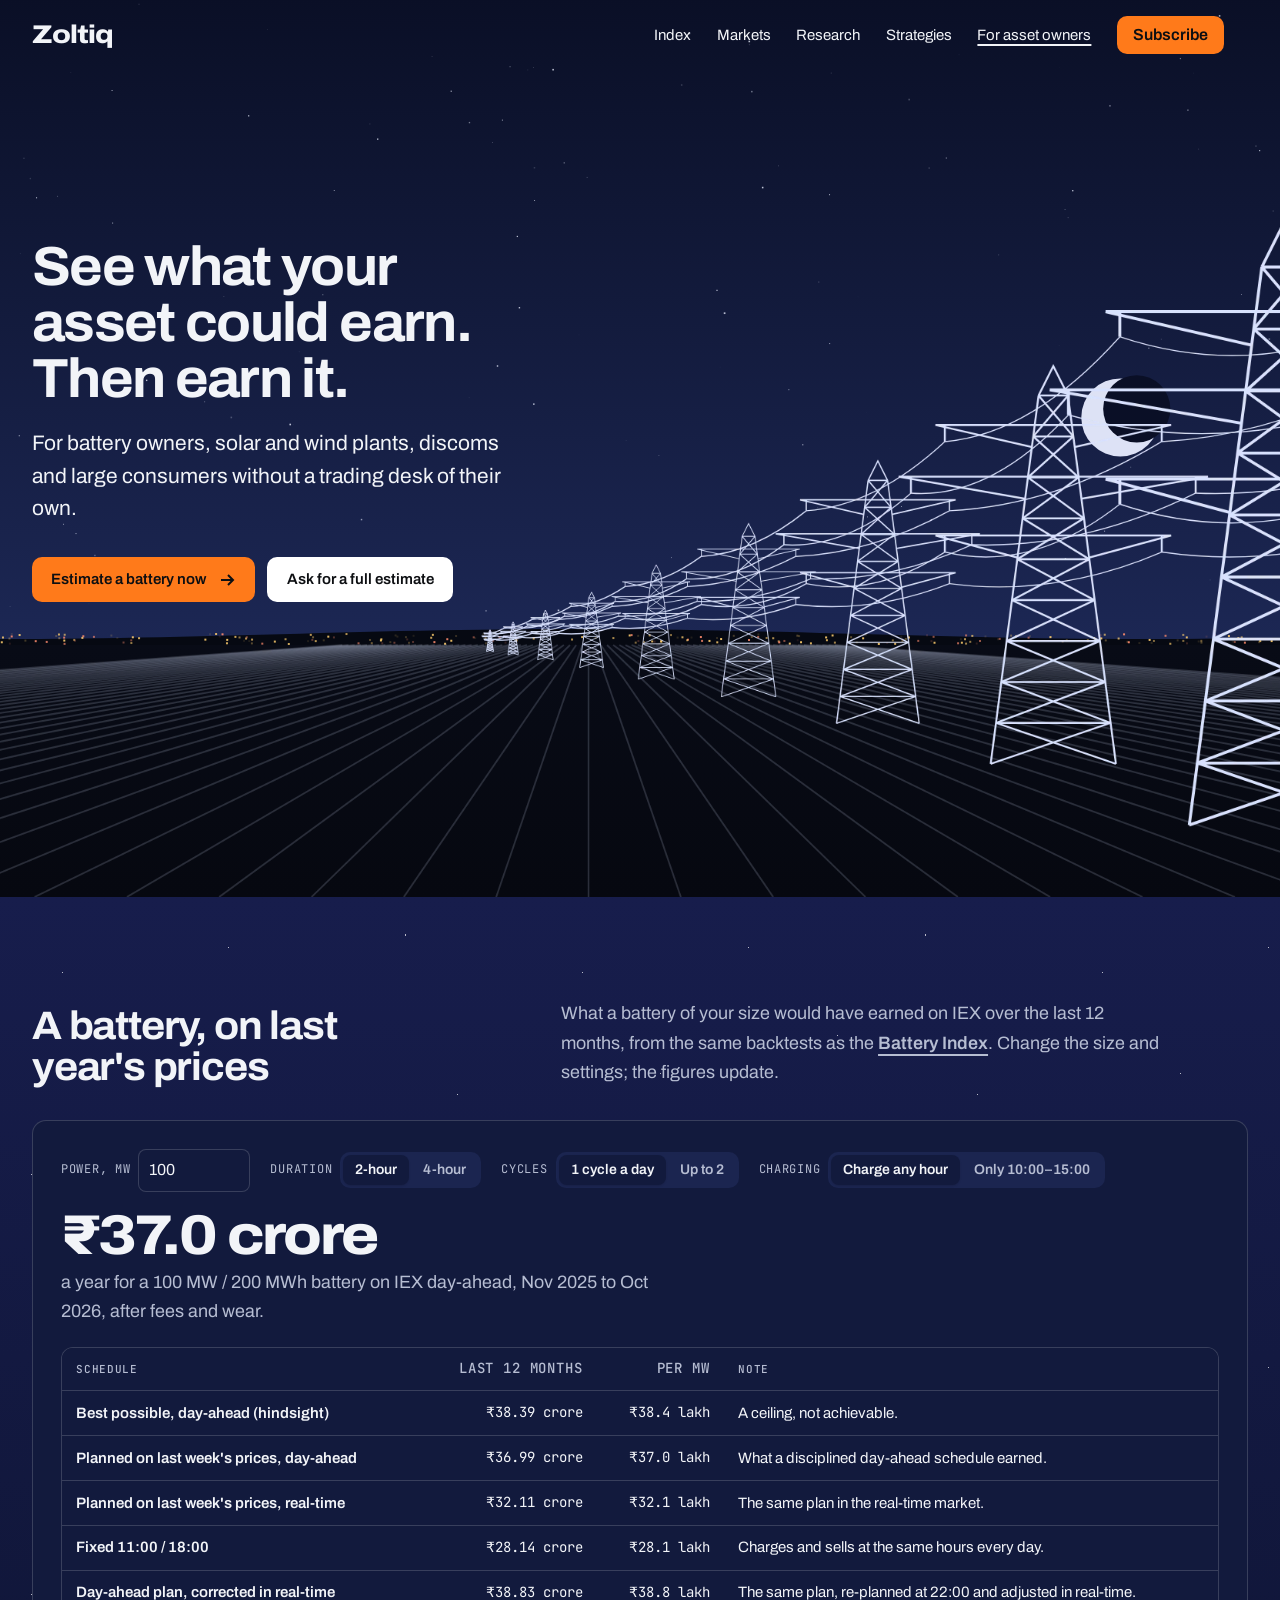
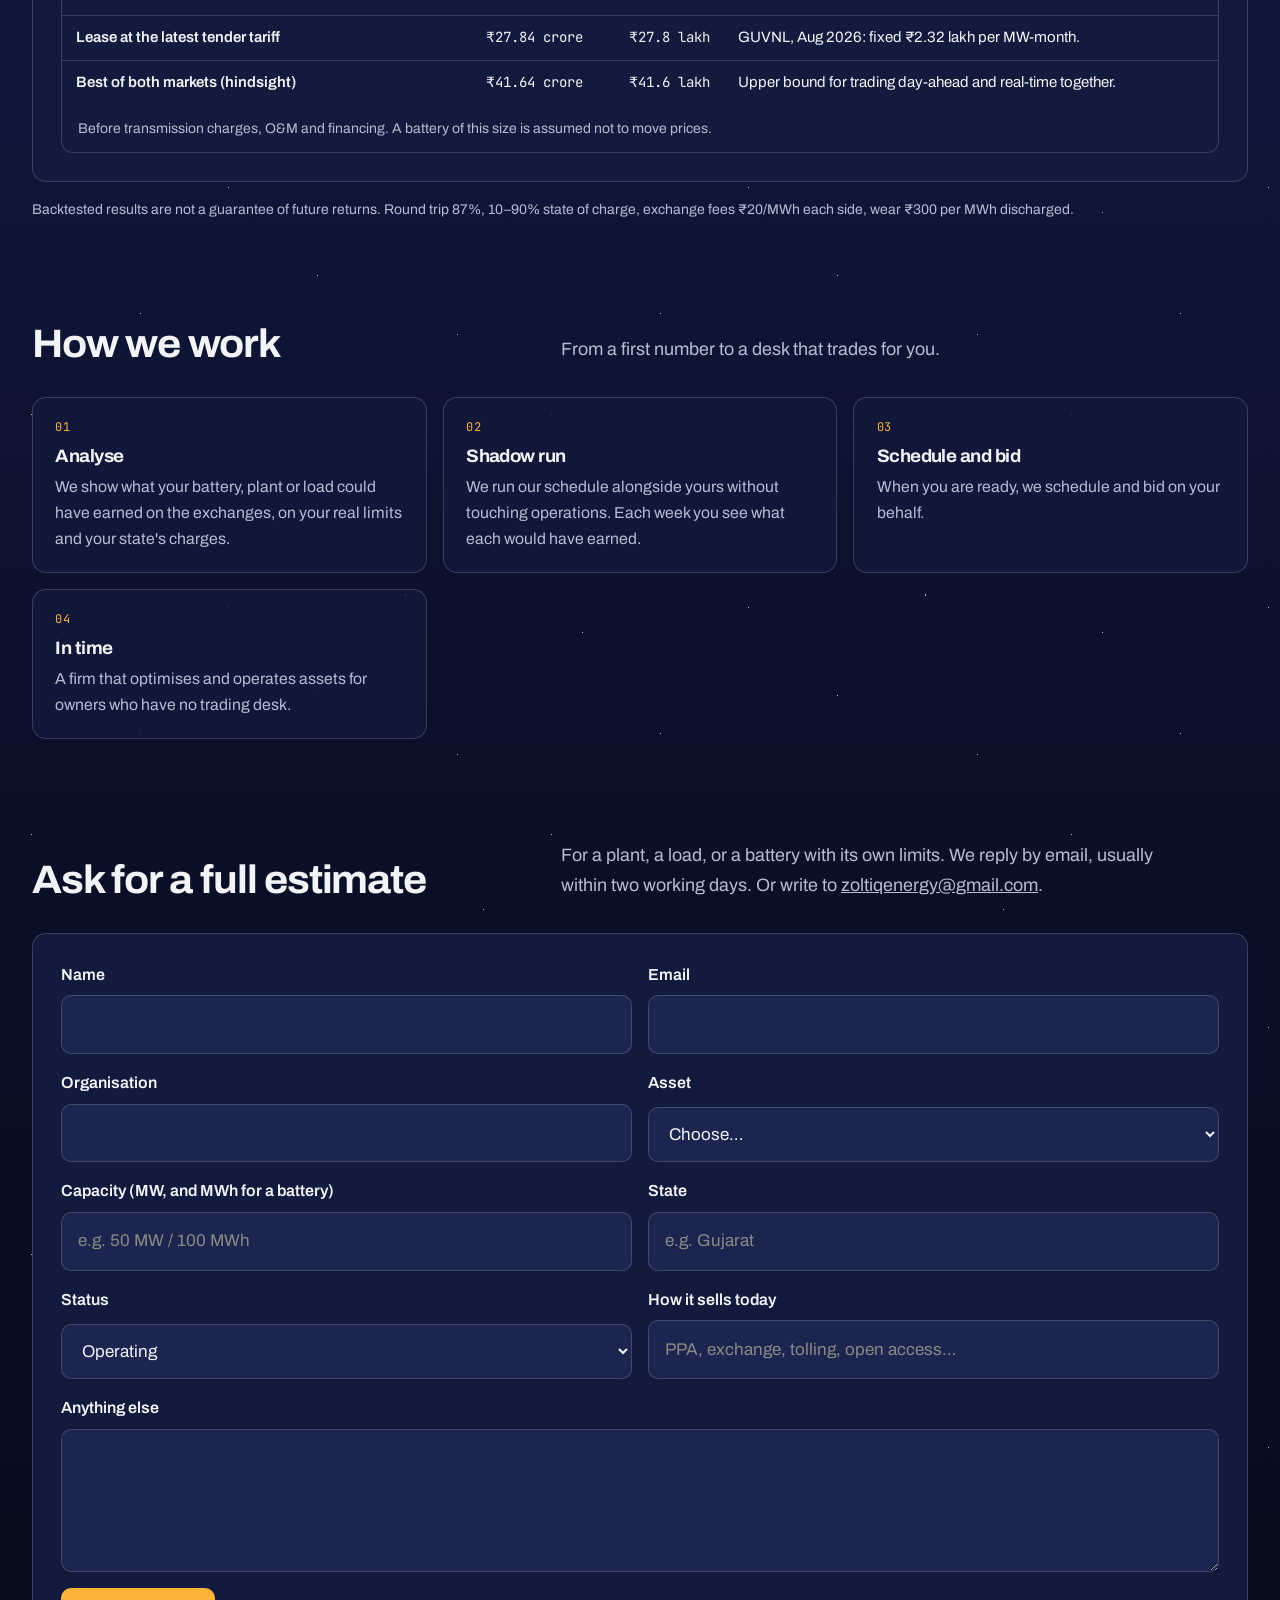
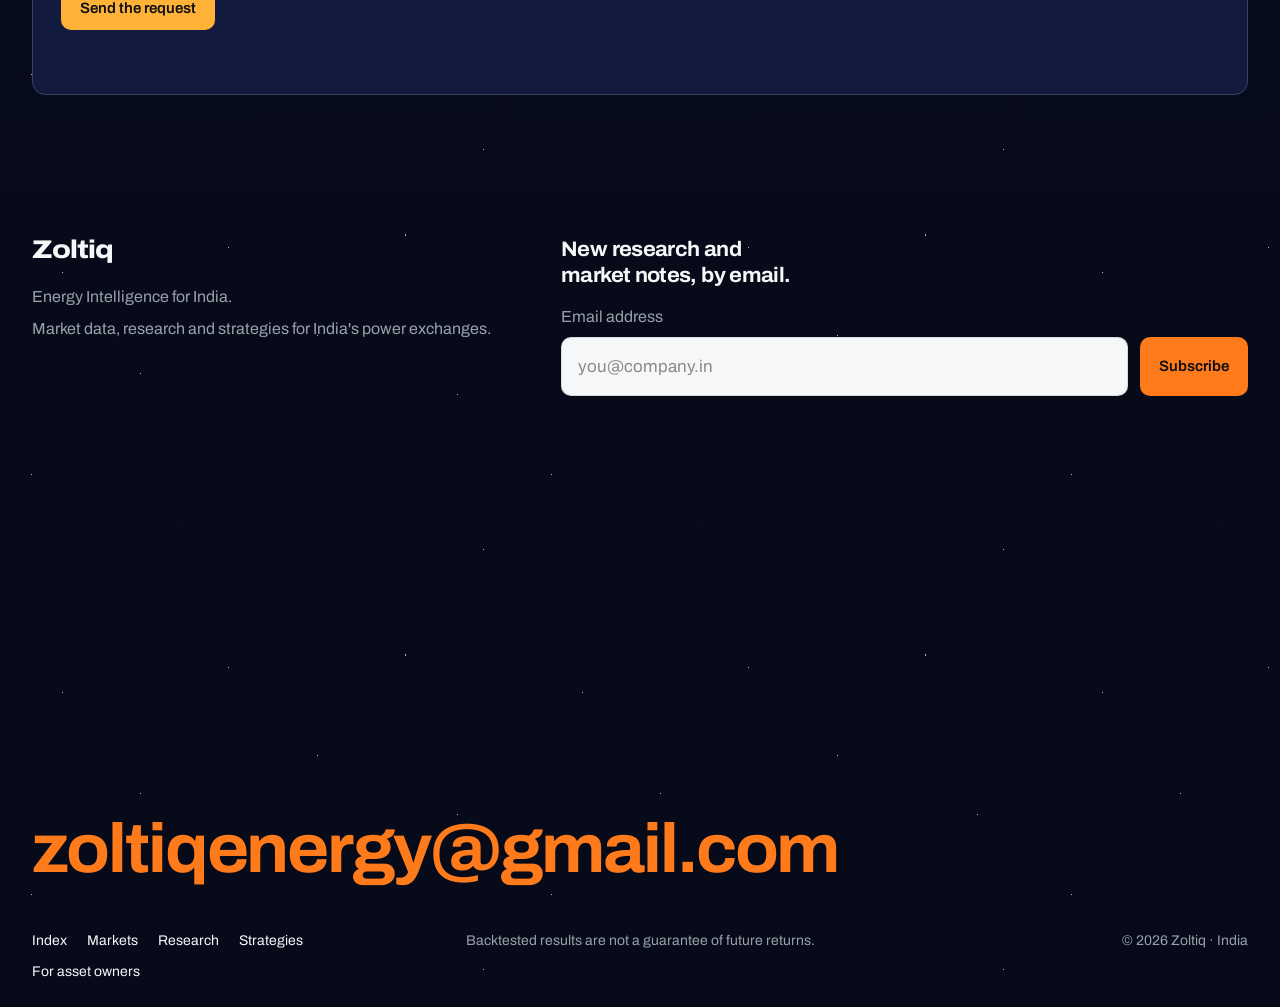
==== commit 2ca9b6a5: "Publish research article: batteries from leased asset to market player A sourced article on how Indi" ====
--- a/asset-owners/index.html
+++ b/asset-owners/index.html
@@ -11,20 +11,13 @@
 <link rel="preconnect" href="https://fonts.googleapis.com">
 <link rel="preconnect" href="https://fonts.gstatic.com" crossorigin>
 <link rel="stylesheet" href="https://fonts.googleapis.com/css2?family=Archivo:wdth,wght@100..125,400..800&family=JetBrains+Mono:wght@400;500&display=swap">
-<link rel="stylesheet" href="../assets/css/site.css?v=9">
+<link rel="stylesheet" href="../assets/css/site.css?v=11">
 <style>
 .page-hero { min-height: max(100svh, 600px); }
 .page-hero .page-copy { flex: 1; display: flex; flex-direction: column; justify-content: center; padding-block: clamp(2rem, 8vh, 5rem) clamp(9rem, 22vh, 14rem); }
 .page-hero h1 { font-size: clamp(2.25rem, 1.2rem + 2.8vw, 4.25rem); line-height: 1.02; max-width: 15ch; }
 .page-hero .lede { margin-top: 1.25rem; max-width: 42ch; }
 .page-hero .actions { display: flex; flex-wrap: wrap; gap: 0.75rem; margin-top: 2rem; }
-.coming { padding-block: var(--gap-section); }
-.coming-grid { display: grid; grid-template-columns: minmax(0, 5fr) minmax(0, 7fr); gap: 2rem clamp(1.5rem, 3vw, 3rem); }
-.coming-list { list-style: none; margin: 0; padding: 0; display: grid; gap: 12px; }
-.coming-list li { display: grid; gap: 0.35rem; padding: 1.1rem 1.25rem; background: color-mix(in srgb, var(--bg) 70%, transparent); border: 1px solid var(--line); border-radius: var(--radius); }
-.coming-list .k { font-family: var(--font-mono); font-size: 0.75rem; letter-spacing: 0.06em; text-transform: uppercase; color: var(--ink-soft); }
-.coming-foot { margin-top: 1.5rem; color: var(--ink-soft); max-width: 52ch; }
-@media (max-width: 860px) { .coming-grid { grid-template-columns: minmax(0, 1fr); } }
 </style>
 </head>
 <body class="sky-page">
@@ -56,26 +49,73 @@
       <h1 id="page-title">See what your asset could earn. Then earn it.</h1>
       <p class="lede">For battery owners, solar and wind plants, discoms and large consumers without a trading desk of their own.</p>
       <div class="actions">
-        <a class="btn" href="mailto:hello@zoltiq.in">Email us for a free estimate <svg viewBox="0 0 18 18" fill="none" stroke="currentColor" stroke-width="2" aria-hidden="true"><path d="M3 9h12M10 4l5 5-5 5"/></svg></a>
-        <a class="btn paper" href="../">Back to home</a>
+        <a class="btn" href="#estimate">Estimate a battery now <svg viewBox="0 0 18 18" fill="none" stroke="currentColor" stroke-width="2" aria-hidden="true"><path d="M3 9h12M10 4l5 5-5 5"/></svg></a>
+        <a class="btn paper" href="#request">Ask for a full estimate</a>
       </div>
     </div>
   </section>
 
-  <section class="coming sky-night stars" id="estimate" aria-labelledby="coming-title">
-    <div class="frame coming-grid">
-      <h2 id="coming-title">How we work</h2>
-      <div>
-        <ul class="coming-list">
-          <li><span class="k">First</span><span>Analyse: we show what your battery, plant or load could have earned on the exchanges</span></li>
-          <li><span class="k">Then</span><span>Shadow run: we run our schedule alongside yours, without touching operations</span></li>
-          <li><span class="k">Then</span><span>Schedule and bid: when you are ready, we schedule and bid on your behalf</span></li>
-          <li><span class="k">In time</span><span>A firm that optimises and operates assets for owners who have no trading desk</span></li>
-        </ul>
-        <p class="coming-foot">The online estimate form is coming. Until then, email your asset type, capacity, state and whether it is operating or planned.</p>
+  <div class="sky-night stars">
+  <section class="page-section" id="estimate" aria-labelledby="est-title">
+    <div class="frame">
+      <div class="section-head">
+        <h2 id="est-title">A battery, on last year's prices</h2>
+        <p>What a battery of your size would have earned on IEX over the last 12 months, from the same backtests as the <a class="text-link" href="../battery-index/">Battery Index</a>. Change the size and settings; the figures update.</p>
       </div>
+      <p class="panel" id="data-error" hidden>The estimate could not be loaded. Please try again later.</p>
+      <div class="panel">
+        <div class="controls">
+          <span class="ctl"><label for="est-mw">Power, MW</label><input id="est-mw" type="number" min="1" max="5000" step="1" value="100" inputmode="numeric" class="num-input"></span>
+          <span class="ctl"><span class="lbl">Duration</span><span id="est-duration"></span></span>
+          <span class="ctl"><span class="lbl">Cycles</span><span id="est-cycles"></span></span>
+          <span class="ctl"><span class="lbl">Charging</span><span id="est-charging"></span></span>
+        </div>
+        <div class="est-head"><span class="v" id="est-head">–</span><span class="n" id="est-head-note"></span></div>
+        <div id="est-table"></div>
+      </div>
+      <p class="fine" style="margin-top:1rem">Backtested results are not a guarantee of future returns. Round trip 87%, 10–90% state of charge, exchange fees ₹20/MWh each side, wear ₹300 per MWh discharged.</p>
     </div>
   </section>
+
+  <section class="page-section" aria-labelledby="how-title">
+    <div class="frame">
+      <div class="section-head">
+        <h2 id="how-title">How we work</h2>
+        <p>From a first number to a desk that trades for you.</p>
+      </div>
+      <ol class="findings">
+        <li><h3>Analyse</h3><p>We show what your battery, plant or load could have earned on the exchanges, on your real limits and your state's charges.</p></li>
+        <li><h3>Shadow run</h3><p>We run our schedule alongside yours without touching operations. Each week you see what each would have earned.</p></li>
+        <li><h3>Schedule and bid</h3><p>When you are ready, we schedule and bid on your behalf.</p></li>
+        <li><h3>In time</h3><p>A firm that optimises and operates assets for owners who have no trading desk.</p></li>
+      </ol>
+    </div>
+  </section>
+
+  <section class="page-section" id="request" aria-labelledby="req-title">
+    <div class="frame">
+      <div class="section-head">
+        <h2 id="req-title">Ask for a full estimate</h2>
+        <p>For a plant, a load, or a battery with its own limits. We reply by email, usually within two working days. Or write to <a data-contact-email href="mailto:zoltiqenergy@gmail.com">zoltiqenergy@gmail.com</a>.</p>
+      </div>
+      <form class="panel form-grid" data-form="Estimate request" data-success="Thank you. We'll reply by email, usually within two working days.">
+        <div class="field-input"><label for="f-name">Name</label><input id="f-name" name="name" autocomplete="name" required></div>
+        <div class="field-input"><label for="f-email">Email</label><input id="f-email" name="email" type="email" autocomplete="email" required></div>
+        <div class="field-input"><label for="f-org">Organisation</label><input id="f-org" name="organisation" autocomplete="organization"></div>
+        <div class="field-input"><label for="f-type">Asset</label>
+          <select id="f-type" name="asset" required><option value="">Choose…</option><option>Battery storage</option><option>Solar</option><option>Wind</option><option>Hybrid or round-the-clock</option><option>Discom or large consumer</option><option>Other</option></select></div>
+        <div class="field-input"><label for="f-cap">Capacity (MW, and MWh for a battery)</label><input id="f-cap" name="capacity" placeholder="e.g. 50 MW / 100 MWh"></div>
+        <div class="field-input"><label for="f-state">State</label><input id="f-state" name="state" placeholder="e.g. Gujarat"></div>
+        <div class="field-input"><label for="f-status">Status</label>
+          <select id="f-status" name="status"><option>Operating</option><option>Under construction</option><option>Planned</option></select></div>
+        <div class="field-input"><label for="f-contract">How it sells today</label><input id="f-contract" name="contract" placeholder="PPA, exchange, tolling, open access…"></div>
+        <div class="field-input full"><label for="f-msg">Anything else</label><textarea id="f-msg" name="message" rows="4"></textarea></div>
+        <input type="text" name="_honey" tabindex="-1" autocomplete="off" aria-hidden="true" style="position:absolute;left:-10000px">
+        <div class="full"><button class="btn" type="submit">Send the request</button><p class="form-status" role="status" aria-live="polite"></p></div>
+      </form>
+    </div>
+  </section>
+  </div>
 </main>
 
 <footer class="site-footer stars" id="subscribe">
@@ -101,7 +141,7 @@
         <p class="form-status" role="status" aria-live="polite"></p>
       </form>
     </div>
-    <a class="footer-mail" data-contact-email data-keep-text href="mailto:hello@zoltiq.in">hello@<wbr>zoltiq.in</a>
+    <a class="footer-mail" data-contact-email data-keep-text href="mailto:zoltiqenergy@gmail.com">zoltiqenergy<wbr>@gmail.com</a>
     <div class="footer-meta">
       <nav aria-label="Footer">
         <a href="../battery-index/">Index</a><a href="../markets/">Markets</a><a href="../research/">Research</a><a href="../strategies/">Strategies</a><a href="../asset-owners/">For asset owners</a>
@@ -112,7 +152,9 @@
   </div>
 </footer>
 
-<script src="../assets/js/site.js?v=9"></script>
-<script src="../assets/js/hero.js?v=9"></script>
+<script src="../assets/js/site.js?v=11"></script>
+<script src="../assets/js/charts.js?v=11"></script>
+<script src="../assets/js/hero.js?v=11"></script>
+<script src="../assets/js/owners-page.js?v=11"></script>
 </body>
 </html>
--- a/assets/css/site.css
+++ b/assets/css/site.css
@@ -353,7 +353,7 @@
   font-family: var(--font-display);
   font-weight: 700;
   font-stretch: 104%;
-  font-size: clamp(2rem, 6.2vw, 6.5rem);
+  font-size: clamp(1.75rem, 5.4vw, 5.75rem);
   line-height: 0.92;
   letter-spacing: -0.03em;
   text-decoration: none;
@@ -394,6 +394,133 @@
   .js .rise { opacity: 1; transform: none; }
 }
 
+/* ---------- Data pages: panels, charts, tables, controls ---------- */
+/* Series colours (validated for colour-blind separation on light and dark grounds).
+   Text never takes a series colour; a swatch beside it carries identity. */
+:root, .sky-morning, .sky-noon, .sky-golden, .sky-sunset, .panel { --c1: #2a78d6; --c2: #eb6834; --c3: #1baf7a; --c4: #6250d6; --c-ref: var(--ink-soft); }
+.sky-dusk, .sky-night, .sky-dusk .panel, .sky-night .panel { --c1: #3987e5; --c2: #d95926; --c3: #199e70; --c4: #9085e9; }
+
+.page-section { padding-block: clamp(4rem, 8vw, 7rem); }
+.page-section + .page-section { padding-top: 0; }
+.section-head { display: grid; grid-template-columns: minmax(0, 5fr) minmax(0, 7fr); gap: 1rem clamp(1.5rem, 3vw, 3rem); align-items: end; margin-bottom: 2rem; }
+.section-head h2 { font-size: clamp(1.75rem, 1.2rem + 1.6vw, 2.75rem); }
+.section-head p { color: var(--ink-soft); max-width: 60ch; }
+@media (max-width: 860px) { .section-head { grid-template-columns: minmax(0, 1fr); } }
+
+.panel { background: var(--bg); color: var(--ink); border: 1px solid var(--line); border-radius: var(--radius); padding: clamp(1rem, 2.5vw, 1.75rem); min-width: 0; }
+.panel h3 { font-size: 1.125rem; margin-bottom: 0.35rem; }
+.panel .sub { color: var(--ink-soft); font-size: 0.9375rem; margin-bottom: 1rem; }
+.panel-grid { display: grid; gap: 16px; }
+.panel-grid.two { grid-template-columns: repeat(2, minmax(0, 1fr)); }
+@media (max-width: 860px) { .panel-grid.two { grid-template-columns: minmax(0, 1fr); } }
+
+.stats { display: grid; grid-template-columns: repeat(auto-fit, minmax(210px, 1fr)); gap: 16px; }
+.stat { background: var(--bg); color: var(--ink); border: 1px solid var(--line); border-radius: var(--radius); padding: 1.1rem 1.25rem; display: grid; gap: 0.3rem; align-content: start; }
+.stat .k { font-family: var(--font-mono); font-size: 0.75rem; letter-spacing: 0.06em; text-transform: uppercase; color: var(--ink-soft); }
+.stat .v { font-family: var(--font-display); font-weight: 800; font-stretch: 110%; font-size: clamp(1.625rem, 1.2rem + 0.9vw, 2.125rem); line-height: 1.05; letter-spacing: -0.03em; font-variant-numeric: tabular-nums; white-space: nowrap; }
+.stat .n { color: var(--ink-soft); font-size: 0.9375rem; line-height: 1.45; }
+
+.controls { display: flex; flex-wrap: wrap; gap: 0.75rem 1.25rem; align-items: center; margin-bottom: 1rem; }
+.controls label, .controls .lbl { font-family: var(--font-mono); font-size: 0.75rem; letter-spacing: 0.06em; text-transform: uppercase; color: var(--ink-soft); }
+.controls select { font: inherit; font-size: 0.9375rem; padding: 0.45rem 0.6rem; border-radius: 8px; border: 1.5px solid var(--line); background: var(--bg); color: var(--ink); }
+.seg { display: inline-flex; flex-wrap: wrap; gap: 2px; padding: 3px; background: var(--bg-2); border-radius: 10px; }
+.seg button { font: 600 0.875rem/1 var(--font-text); padding: 0.5rem 0.75rem; border: 0; border-radius: 8px; background: transparent; color: var(--ink-soft); cursor: pointer; }
+.seg button[aria-pressed="true"] { background: var(--bg); color: var(--ink); box-shadow: 0 1px 2px rgba(0, 0, 0, 0.12); }
+.ctl { display: inline-flex; align-items: center; gap: 0.5rem; flex-wrap: wrap; }
+
+.viz { position: relative; display: grid; gap: 0.5rem; }
+.viz-plot { position: relative; width: 100%; }
+.viz svg { display: block; width: 100%; height: auto; overflow: visible; touch-action: pan-y; }
+.viz-grid { stroke: var(--line); stroke-width: 1; }
+.viz-zero { stroke: var(--ink-soft); stroke-width: 1; }
+.viz-ref { stroke: var(--ink-soft); stroke-width: 1.5; stroke-dasharray: 4 4; }
+.viz-tick { fill: var(--ink-soft); font: 500 11px var(--font-mono); }
+.viz-end { fill: var(--ink); font: 600 12px var(--font-text); }
+.viz-cross { stroke: var(--ink-soft); stroke-width: 1; }
+.viz-dot { stroke: var(--bg); stroke-width: 2; }
+.viz-bar { transition: opacity 0.12s ease; }
+.viz-bar.is-hover { opacity: 0.7; }
+.viz-legend { display: flex; flex-wrap: wrap; gap: 0.35rem 1.1rem; font-size: 0.875rem; color: var(--ink-soft); }
+.viz-key { display: inline-flex; align-items: center; gap: 0.45rem; }
+.sw { display: inline-block; width: 16px; height: 3px; border-radius: 2px; background: var(--sw); flex: none; }
+.sw.dash { background: repeating-linear-gradient(90deg, var(--sw) 0 5px, transparent 5px 8px); }
+.sw.box { width: 11px; height: 11px; border-radius: 3px; }
+.viz-tip { position: absolute; top: 0; z-index: 5; display: grid; gap: 0.2rem; min-width: 150px; max-width: 280px; padding: 0.55rem 0.7rem; background: var(--ink); color: var(--bg); border-radius: 8px; font-size: 0.8125rem; line-height: 1.35; pointer-events: none; box-shadow: 0 8px 24px -10px rgba(0, 0, 0, 0.5); }
+.viz-tip b { font-family: var(--font-mono); font-weight: 500; font-size: 0.75rem; letter-spacing: 0.04em; }
+.viz-tip span { display: flex; align-items: center; gap: 0.4rem; }
+.viz-tip em { font-style: normal; font-family: var(--font-mono); margin-left: auto; padding-left: 0.75rem; }
+
+.table-wrap { overflow-x: auto; -webkit-overflow-scrolling: touch; border: 1px solid var(--line); border-radius: 12px; background: var(--bg); }
+.data-table { width: 100%; border-collapse: collapse; font-size: 0.9375rem; color: var(--ink); }
+.data-table caption { text-align: left; padding: 0.75rem 1rem; color: var(--ink-soft); font-size: 0.875rem; caption-side: bottom; }
+.data-table th, .data-table td { padding: 0.6rem 0.9rem; text-align: left; border-bottom: 1px solid var(--line); white-space: nowrap; }
+.data-table thead th { font-family: var(--font-mono); font-size: 0.6875rem; font-weight: 500; letter-spacing: 0.06em; text-transform: uppercase; color: var(--ink-soft); position: sticky; top: 0; background: var(--bg); }
+.data-table tbody th { font-weight: 600; }
+.data-table .num { text-align: right; font-family: var(--font-mono); font-size: 0.875rem; font-variant-numeric: tabular-nums; }
+.data-table tbody tr:last-child > * { border-bottom: 0; }
+.data-table tr.is-head > * { background: color-mix(in srgb, var(--accent) 12%, var(--bg)); }
+.data-table tr.is-ref > * { color: var(--ink-soft); }
+.table-scroll { max-height: 520px; overflow: auto; }
+
+.note-list { list-style: none; margin: 0; padding: 0; display: grid; gap: 12px; }
+.note-list li { display: grid; grid-template-columns: 9rem minmax(0, 1fr) auto; gap: 0.5rem 1.5rem; align-items: baseline; padding: 1.1rem 1.25rem; background: color-mix(in srgb, var(--bg) 75%, transparent); border: 1px solid var(--line); border-radius: var(--radius); }
+.note-list .k { font-family: var(--font-mono); font-size: 0.75rem; letter-spacing: 0.06em; text-transform: uppercase; color: var(--ink-soft); }
+.note-list a { font-weight: 600; }
+.note-list .when { color: var(--ink-soft); font-size: 0.9375rem; white-space: nowrap; }
+@media (max-width: 760px) { .note-list li { grid-template-columns: minmax(0, 1fr); } }
+
+.prose { max-width: 68ch; font-size: clamp(1.0625rem, 1rem + 0.3vw, 1.1875rem); line-height: 1.7; }
+.prose > * + * { margin-top: 1.1em; }
+.prose h2 { font-size: clamp(1.5rem, 1.2rem + 1vw, 2.125rem); margin-top: 2.2em; }
+.prose h3 { margin-top: 1.8em; }
+.prose ul, .prose ol { padding-left: 1.25rem; }
+.prose li + li { margin-top: 0.4em; }
+.prose figure { margin: 2em 0; max-width: none; }
+.prose figcaption { color: var(--ink-soft); font-size: 0.9375rem; margin-top: 0.6rem; }
+.prose .callout { padding: 1rem 1.25rem; border-left: 4px solid var(--accent); background: color-mix(in srgb, var(--bg) 80%, transparent); border-radius: 0 10px 10px 0; }
+.wide { max-width: none; }
+.fine { color: var(--ink-soft); font-size: 0.875rem; }
+.form-grid { display: grid; grid-template-columns: repeat(2, minmax(0, 1fr)); gap: 1rem; }
+.form-grid .full { grid-column: 1 / -1; }
+@media (max-width: 640px) { .form-grid { grid-template-columns: minmax(0, 1fr); } }
+.defs { display: grid; grid-template-columns: minmax(8rem, 11rem) minmax(0, 1fr); gap: 0.6rem 1.25rem; margin: 0.75rem 0 0; font-size: 0.9375rem; }
+.defs dt { font-weight: 600; }
+.defs dd { margin: 0; color: var(--ink-soft); }
+@media (max-width: 560px) { .defs { grid-template-columns: minmax(0, 1fr); } .defs dd { margin-bottom: 0.5rem; } }
+.steps { margin: 0.75rem 0 0; padding-left: 1.25rem; display: grid; gap: 0.9rem; }
+.steps b { font-weight: 700; }
+.data-table.plain th, .data-table.plain td { white-space: normal; vertical-align: top; }
+.data-table.plain td { color: var(--ink-soft); }
+.findings { list-style: none; margin: 0; padding: 0; display: grid; grid-template-columns: repeat(auto-fit, minmax(300px, 1fr)); gap: 16px; counter-reset: f; }
+.findings li { counter-increment: f; padding: 1.25rem 1.4rem; background: color-mix(in srgb, var(--bg) 80%, transparent); border: 1px solid var(--line); border-radius: var(--radius); display: grid; gap: 0.5rem; align-content: start; }
+.findings li::before { content: counter(f, decimal-leading-zero); font-family: var(--font-mono); font-size: 0.75rem; color: var(--accent); letter-spacing: 0.06em; }
+.findings h3 { font-size: 1.125rem; }
+.findings p { color: var(--ink-soft); font-size: 0.9875rem; }
+.cards { display: grid; grid-template-columns: repeat(auto-fit, minmax(300px, 1fr)); gap: 16px; }
+.strat-card { display: grid; gap: 0.75rem; align-content: start; }
+.strat-card .big-num { font-family: var(--font-display); font-weight: 800; font-stretch: 110%; font-size: 1.75rem; letter-spacing: -0.03em; line-height: 1.1; }
+.strat-card ul { list-style: none; margin: 0; padding: 0; display: grid; gap: 0.35rem; font-size: 0.9375rem; }
+.strat-card li { display: flex; justify-content: space-between; gap: 1rem; border-top: 1px solid var(--line); padding-top: 0.35rem; }
+.strat-card li span { color: var(--ink-soft); }
+.strat-card li b { font-family: var(--font-mono); font-weight: 500; font-size: 0.8125rem; text-align: right; }
+.strat-card p { font-size: 0.9375rem; color: var(--ink-soft); }
+.strat-card p b { color: var(--ink); }
+.check { display: inline-flex; align-items: center; gap: 0.35rem; font: 600 0.875rem var(--font-text) !important; letter-spacing: 0 !important; text-transform: none !important; color: var(--ink) !important; }
+.check input { accent-color: var(--accent); width: 16px; height: 16px; }
+details.panel summary { cursor: pointer; font-weight: 600; }
+.num-input { width: 7rem; font: inherit; font-size: 1rem; padding: 0.45rem 0.6rem; border-radius: 8px; border: 1.5px solid var(--line); background: var(--bg); color: var(--ink); }
+.est-head { display: grid; gap: 0.25rem; margin: 0.5rem 0 1.25rem; }
+.est-head .v { font-family: var(--font-display); font-weight: 800; font-stretch: 110%; font-size: clamp(2.25rem, 1.5rem + 2.5vw, 3.75rem); line-height: 1; letter-spacing: -0.04em; }
+.est-head .n { color: var(--ink-soft); max-width: 60ch; }
+.form-grid .form-status { margin-top: 0.75rem; }
+.panel .field-input input, .panel .field-input select, .panel .field-input textarea { background: var(--bg-2); }
+.note-side { display: grid; gap: 12px; align-content: start; position: sticky; top: 6rem; align-self: start; }
+@media (max-width: 860px) { .note-side { position: static; grid-template-columns: repeat(auto-fit, minmax(180px, 1fr)); margin-bottom: 2rem; } }
+.prose .viz, .prose .table-wrap { font-size: 1rem; line-height: 1.5; }
+.prose figure .controls { margin-bottom: 0.5rem; }
+.panel .btn.paper { background: var(--bg-2); color: var(--ink); }
+.panel .btn.ink { background: var(--ink); color: var(--bg); }
+
 /* On a phone, the pylons on the other pages sit in a band below the words (as on Home). */
 @media (max-width: 760px) {
   .page-hero .hero-slide { top: auto; bottom: 0; height: 46%; object-position: 72% 40%; }
